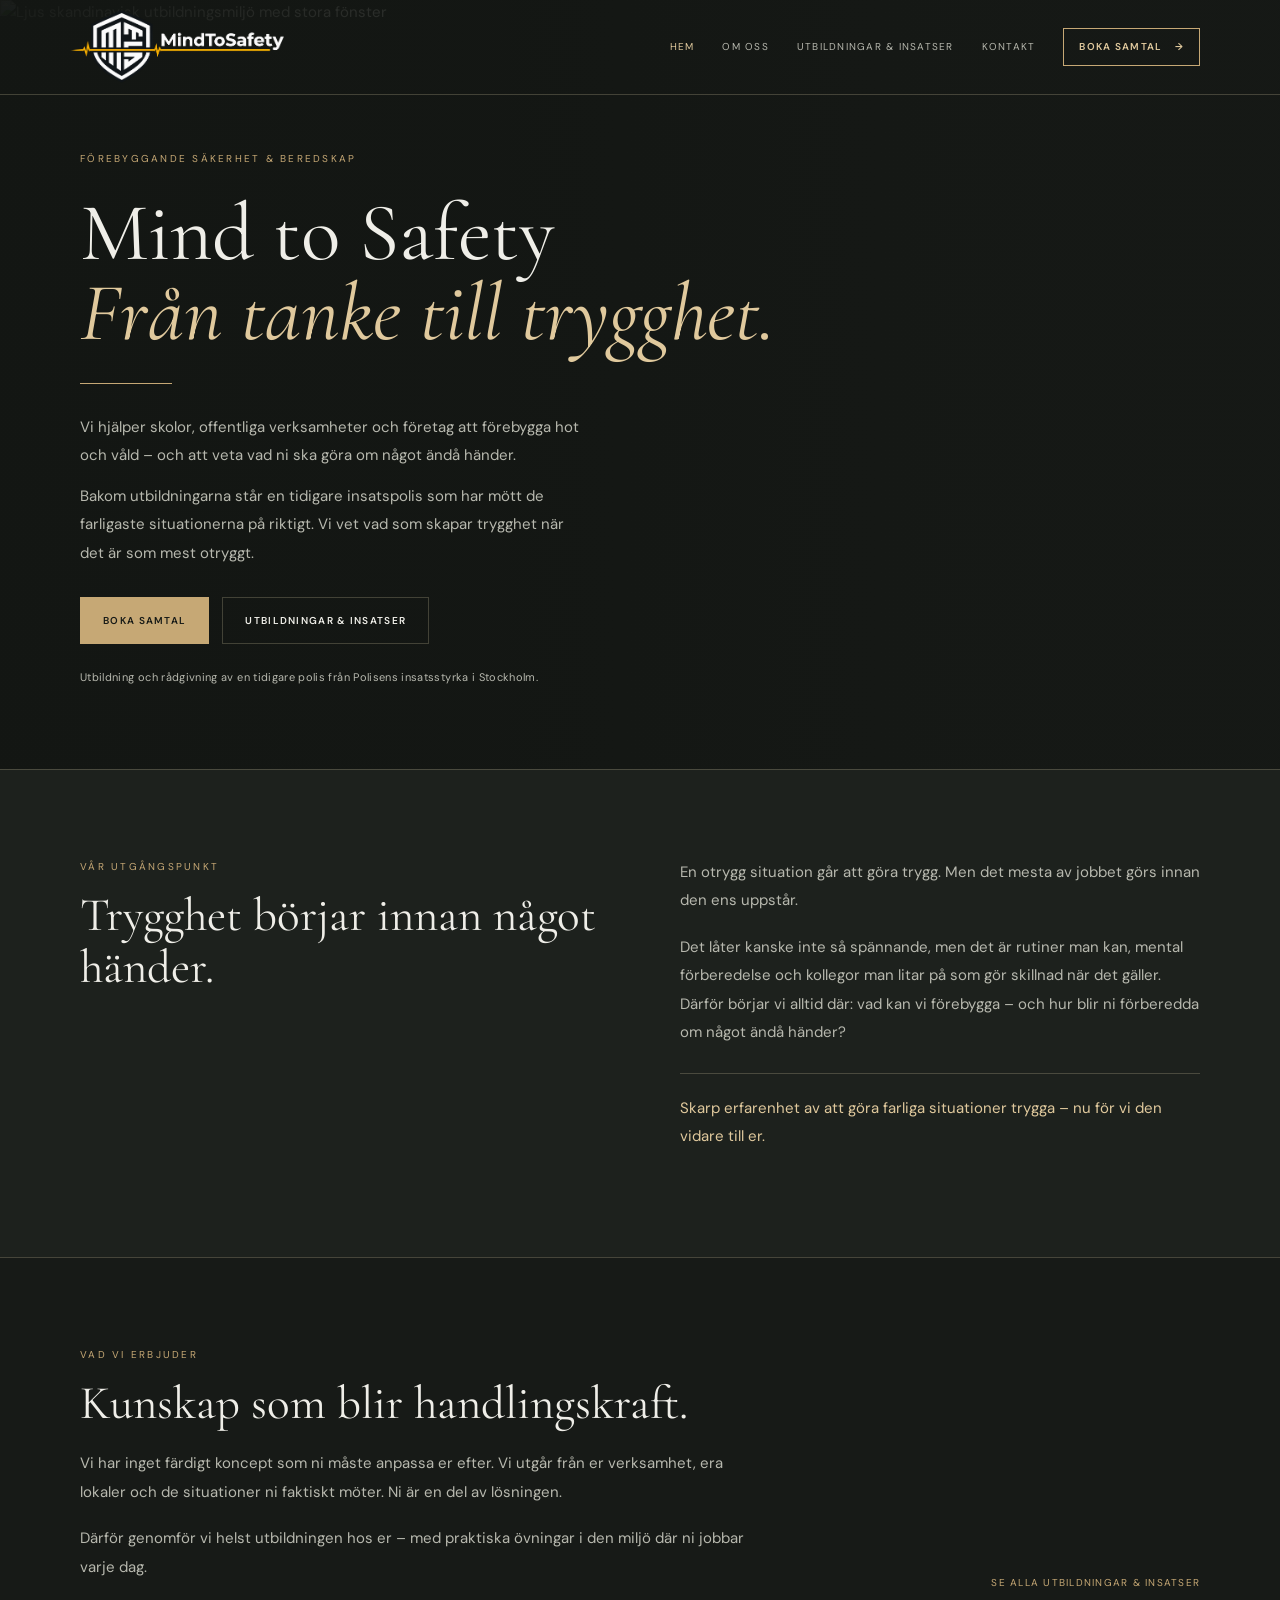
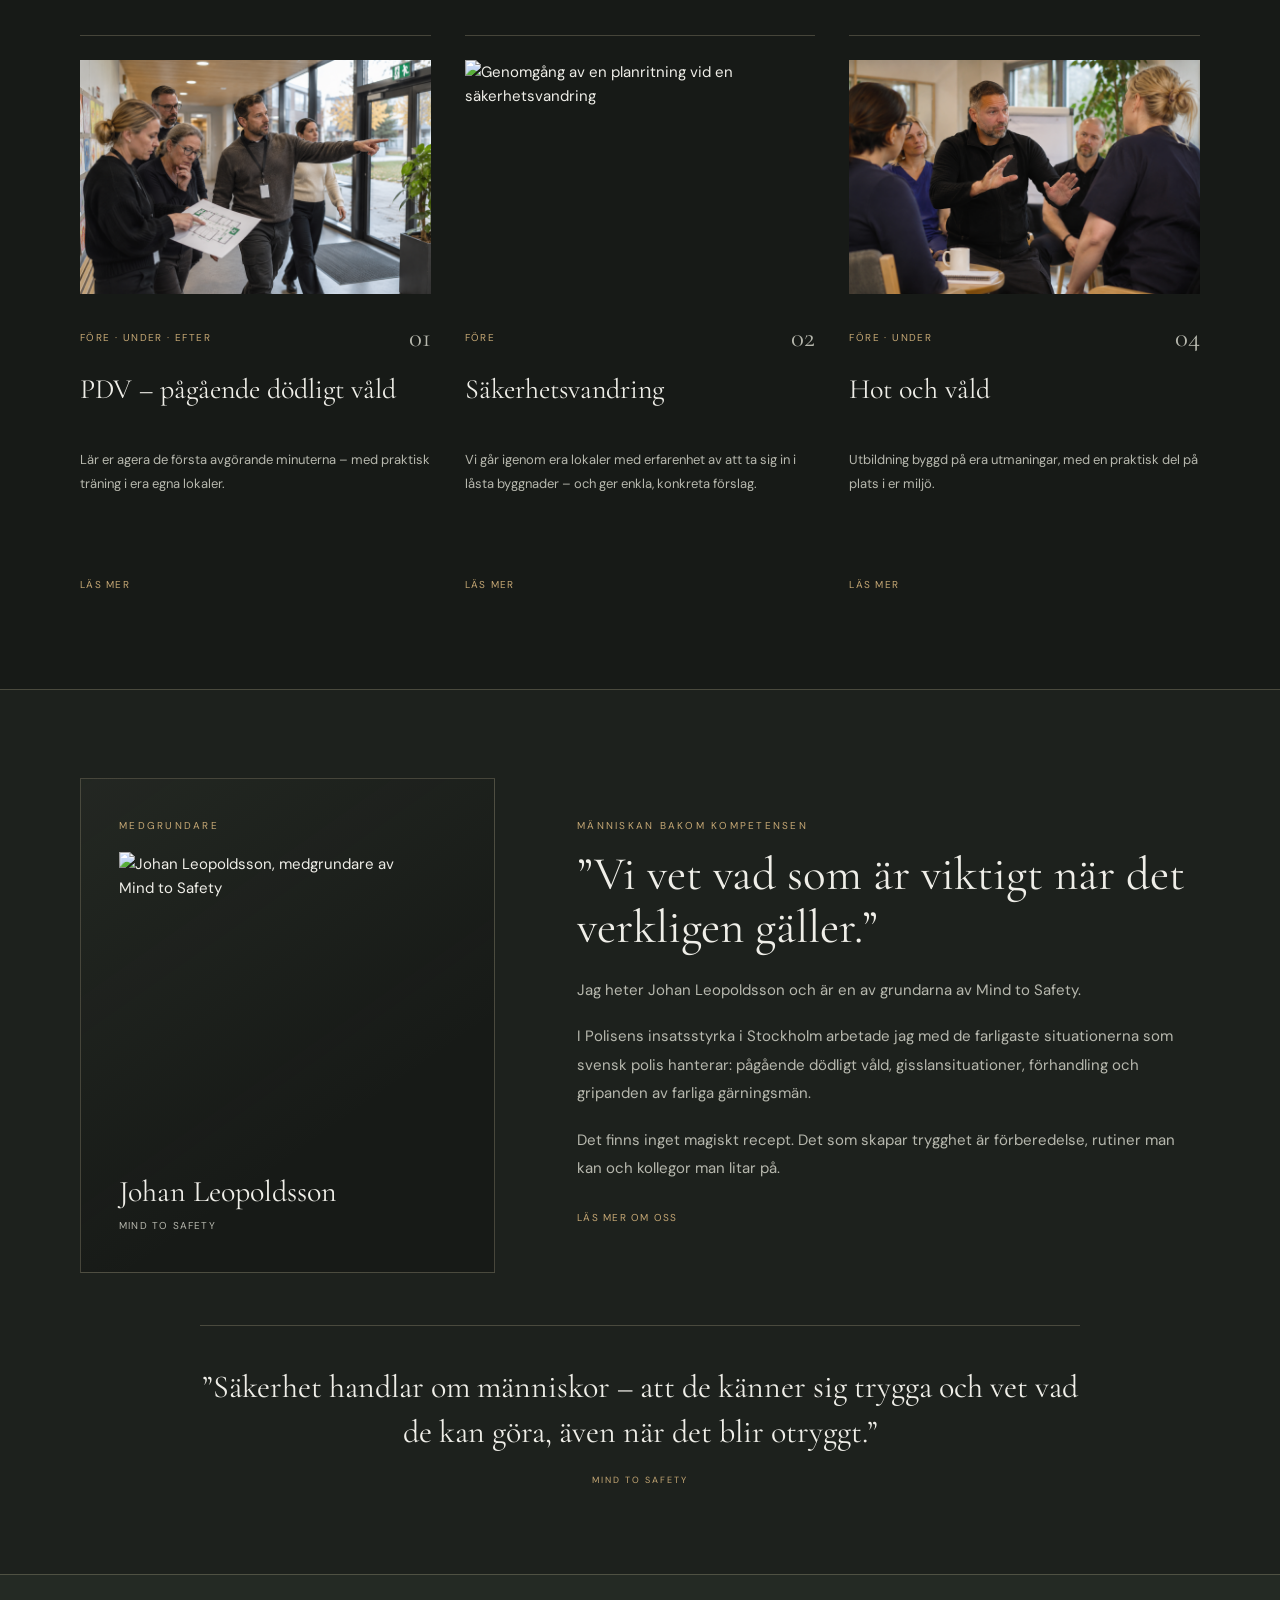
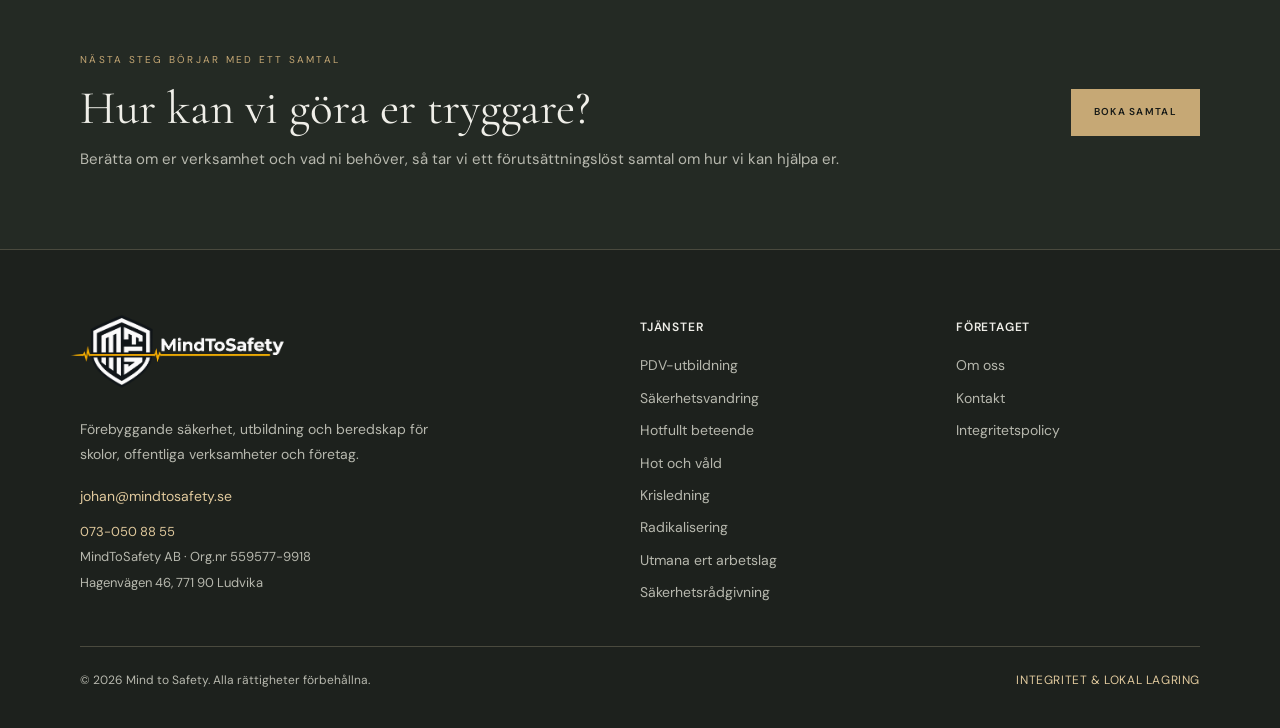
==== index.html @ 9db5dbfc "Update site content and booking calls to action" ====
<!doctype html>
<html lang="sv">
  <head>
    <meta charset="utf-8">
    <meta name="viewport" content="width=device-width, initial-scale=1">
    <title>Mind to Safety | Förebyggande säkerhet och trygghet</title>
    <meta name="description" content="Mind to Safety hjälper skolor, offentliga verksamheter och företag att förebygga hot och våld genom anpassad utbildning, rådgivning och praktisk träning.">
    <link rel="canonical" href="https://mindtosafety.se/">
    <meta property="og:type" content="website">
    <meta property="og:locale" content="sv_SE">
    <meta property="og:site_name" content="Mind to Safety">
    <meta property="og:title" content="Mind to Safety | Förebyggande säkerhet och trygghet">
    <meta property="og:description" content="Kunskap, mental förberedelse och praktisk träning för tryggare verksamheter.">
    <meta property="og:url" content="https://mindtosafety.se/">
    <meta property="og:image" content="https://mindtosafety.se/assets/campus.jpg">
    <meta property="og:image:width" content="1920">
    <meta property="og:image:height" content="1024">
    <meta property="og:image:alt" content="Ljus skandinavisk utbildningsmiljö med stora fönster">
    <meta name="twitter:card" content="summary_large_image">
    <meta name="theme-color" content="#171a17">
    <script type="application/ld+json">
      {
        "@context": "https://schema.org",
        "@type": "Organization",
        "name": "Mind to Safety",
        "url": "https://mindtosafety.se/",
        "email": "johan@mindtosafety.se",
        "description": "Förebyggande säkerhet och beredskap för skolor, offentliga verksamheter och företag.",
        "founder": {
          "@type": "Person",
          "name": "Johan Leopoldsson"
        }
      }
    </script>
    <link rel="icon" href="./assets/favicon.svg" type="image/svg+xml">
    <link rel="preconnect" href="https://fonts.googleapis.com">
    <link rel="preconnect" href="https://fonts.gstatic.com" crossorigin>
    <link href="https://fonts.googleapis.com/css2?family=Cormorant+Garamond:ital,wght@0,400;0,500;0,600;1,400&family=DM+Sans:wght@400;500;600&display=swap" rel="stylesheet">
    <link rel="stylesheet" href="./styles.css">
  </head>
  <body>
    <a class="skip-link" href="#main">Hoppa till huvudinnehåll</a>
    <header class="site-header site-header-home">
      <div class="site-width header-inner">
        <a class="brand brand-with-logo" href="./index.html" aria-label="Mind to Safety, startsida"><img class="brand-logo" src="./assets/Logo.jpg" alt="" width="2172" height="724"></a>
        <div class="site-menu">
          <button class="menu-toggle" type="button" data-menu-toggle aria-controls="primary-navigation" aria-expanded="true" aria-label="Öppna menyn" hidden><span class="menu-icon" aria-hidden="true"></span></button>
          <nav id="primary-navigation" class="primary-nav" aria-label="Huvudnavigation"><a class="nav-link" href="./index.html" aria-current="page">Hem</a><a class="nav-link" href="./om-oss/index.html">Om oss</a><a class="nav-link" href="./tjanster/index.html">Utbildningar &amp; insatser</a><a class="nav-link" href="./kontakt/index.html">Kontakt</a><a class="button button-outline nav-cta" href="./kontakt/index.html">Boka samtal <span aria-hidden="true">→</span></a></nav>
        </div>
      </div>
    </header>

    <main id="main">
      <section class="home-hero">
        <img class="hero-photo" src="./assets/campus.jpg" width="1920" height="1024" alt="Ljus skandinavisk utbildningsmiljö med stora fönster" fetchpriority="high">
        <div class="hero-shade" aria-hidden="true"></div>
        <div class="site-width hero-content reveal">
          <p class="eyebrow">Förebyggande säkerhet &amp; beredskap</p>
          <h1 class="hero-title">Mind to Safety<br><em>Från tanke till trygghet.</em></h1>
          <div class="gold-rule" aria-hidden="true"></div>
          <div class="hero-description"><p>Vi hjälper skolor, offentliga verksamheter och företag att förebygga hot och våld – och att veta vad ni ska göra om något ändå händer.</p><p>Bakom utbildningarna står en tidigare insatspolis som har mött de farligaste situationerna på riktigt. Vi vet vad som skapar trygghet när det är som mest otryggt.</p></div>
          <div class="hero-actions"><a class="button button-gold" href="./kontakt/index.html">Boka samtal</a><a class="button button-outline" href="./tjanster/index.html">Utbildningar &amp; insatser</a></div>
          <p class="hero-credential">Utbildning och rådgivning av en tidigare polis från Polisens insatsstyrka i Stockholm.</p>
        </div>
      </section>

      <section class="section-band section-soft"><div class="site-width intro-grid">
        <div><p class="eyebrow">Vår utgångspunkt</p><h2 class="section-title">Trygghet börjar innan något händer.</h2></div>
        <div class="body-copy"><p>En otrygg situation går att göra trygg. Men det mesta av jobbet görs innan den ens uppstår.</p><p>Det låter kanske inte så spännande, men det är rutiner man kan, mental förberedelse och kollegor man litar på som gör skillnad när det gäller. Därför börjar vi alltid där: vad kan vi förebygga – och hur blir ni förberedda om något ändå händer?</p><p class="statement-line">Skarp erfarenhet av att göra farliga situationer trygga – nu för vi den vidare till er.</p></div>
      </div></section>

      <section class="section-band" aria-labelledby="services-heading"><div class="site-width">
        <div class="section-heading"><div><p class="eyebrow">Vad vi erbjuder</p><h2 class="section-title" id="services-heading">Kunskap som blir handlingskraft.</h2><div class="body-copy section-intro"><p>Vi har inget färdigt koncept som ni måste anpassa er efter. Vi utgår från er verksamhet, era lokaler och de situationer ni faktiskt möter. Ni är en del av lösningen.</p><p>Därför genomför vi helst utbildningen hos er – med praktiska övningar i den miljö där ni jobbar varje dag.</p></div></div><a class="text-link" href="./tjanster/index.html">Se alla utbildningar &amp; insatser</a></div>
        <div class="services-grid">
          <article class="service-item"><img class="service-image" src="./assets/pdv-training.jpg" alt="Praktisk PDV-utbildning i en verksamhets lokaler" width="1448" height="1086" loading="lazy"><div class="service-top"><span class="service-symbol">FÖRE · UNDER · EFTER</span><span class="service-number">01</span></div><h3>PDV – pågående dödligt våld</h3><p>Lär er agera de första avgörande minuterna – med praktisk träning i era egna lokaler.</p><a class="text-link" href="./tjanster/index.html#pdv">Läs mer</a></article>
          <article class="service-item"><img class="service-image" src="./assets/safety-analysis.jpg" alt="Genomgång av en planritning vid en säkerhetsvandring" width="1024" height="688" loading="lazy"><div class="service-top"><span class="service-symbol">FÖRE</span><span class="service-number">02</span></div><h3>Säkerhetsvandring</h3><p>Vi går igenom era lokaler med erfarenhet av att ta sig in i låsta byggnader – och ger enkla, konkreta förslag.</p><a class="text-link" href="./tjanster/index.html#sakerhetsvandring">Läs mer</a></article>
          <article class="service-item"><img class="service-image" src="./assets/Hot och våld.jpg" alt="Utbildning i hantering av hot och våld" width="1536" height="1024" loading="lazy"><div class="service-top"><span class="service-symbol">FÖRE · UNDER</span><span class="service-number">04</span></div><h3>Hot och våld</h3><p>Utbildning byggd på era utmaningar, med en praktisk del på plats i er miljö.</p><a class="text-link" href="./tjanster/index.html#hot-och-vald">Läs mer</a></article>
        </div>
      </div></section>

      <section class="section-band section-soft"><div class="site-width">
          <div class="about-grid"><aside class="profile-panel" aria-label="Johan Leopoldsson, medgrundare av Mind to Safety"><span class="eyebrow">Medgrundare</span><img class="profile-portrait" src="./assets/image.png" alt="Johan Leopoldsson, medgrundare av Mind to Safety" width="300" height="300" loading="lazy"><p>Johan Leopoldsson</p><span class="profile-caption">Mind to Safety</span></aside><div><p class="eyebrow">Människan bakom kompetensen</p><h2 class="section-title">”Vi vet vad som är viktigt när det verkligen gäller.”</h2><div class="body-copy"><p>Jag heter Johan Leopoldsson och är en av grundarna av Mind to Safety.</p><p>I Polisens insatsstyrka i Stockholm arbetade jag med de farligaste situationerna som svensk polis hanterar: pågående dödligt våld, gisslansituationer, förhandling och gripanden av farliga gärningsmän.</p><p>Det finns inget magiskt recept. Det som skapar trygghet är förberedelse, rutiner man kan och kollegor man litar på.</p></div><a href="./om-oss/index.html" class="text-link">Läs mer om oss</a></div></div>
        <blockquote class="quote">”Säkerhet handlar om människor – att de känner sig trygga och vet vad de kan göra, även när det blir otryggt.”<cite>Mind to Safety</cite></blockquote>
      </div></section>

      <section class="contact-band"><div class="site-width contact-inner"><div><p class="eyebrow">Nästa steg börjar med ett samtal</p><h2 class="section-title">Hur kan vi göra er tryggare?</h2><p class="body-copy">Berätta om er verksamhet och vad ni behöver, så tar vi ett förutsättningslöst samtal om hur vi kan hjälpa er.</p></div><a class="button button-gold" href="./kontakt/index.html">Boka samtal</a></div></section>
    </main>
    <footer class="site-footer"><div class="site-width"><div class="footer-inner"><div class="footer-about"><a class="brand brand-with-logo" href="./index.html" aria-label="Mind to Safety, startsida"><img class="brand-logo" src="./assets/Logo.jpg" alt="" width="2172" height="724"></a><p class="body-copy">Förebyggande säkerhet, utbildning och beredskap för skolor, offentliga verksamheter och företag.</p><a class="footer-email" href="mailto:johan@mindtosafety.se">johan@mindtosafety.se</a><div class="footer-contact"><a href="tel:+46730508855">073-050 88 55</a><span>MindToSafety AB · Org.nr 559577-9918</span><span>Hagenvägen 46, 771 90 Ludvika</span></div></div><div><h2 class="footer-heading">Tjänster</h2><ul class="footer-links"><li><a href="./tjanster/index.html#pdv">PDV-utbildning</a></li><li><a href="./tjanster/index.html#sakerhetsvandring">Säkerhetsvandring</a></li><li><a href="./tjanster/index.html#bemotande">Hotfullt beteende</a></li><li><a href="./tjanster/index.html#hot-och-vald">Hot och våld</a></li><li><a href="./tjanster/index.html#krisledning">Krisledning</a></li><li><a href="./tjanster/index.html#radikalisering">Radikalisering</a></li><li><a href="./tjanster/index.html#arbetslag">Utmana ert arbetslag</a></li><li><a href="./tjanster/index.html#nybyggnation">Säkerhetsrådgivning</a></li></ul></div><div><h2 class="footer-heading">Företaget</h2><ul class="footer-links"><li><a href="./om-oss/index.html">Om oss</a></li><li><a href="./kontakt/index.html">Kontakt</a></li><li><a href="./integritet/index.html">Integritetspolicy</a></li></ul></div></div><div class="footer-bottom"><span class="footer-note">© 2026 Mind to Safety. Alla rättigheter förbehållna.</span><a class="footer-legal" href="./integritet/index.html">Integritet &amp; lokal lagring</a></div></div></footer>
    <script src="./scripts/site.js" defer></script>
  </body>
</html>
---- styles.css ----
:root {
  color-scheme: dark;
  --ink: #171a17;
  --surface: #1d211d;
  --surface-raised: #242a24;
  --text: #efeee8;
  --muted: #b7b8ae;
  --gold: #c6a875;
  --gold-light: #e0c99d;
  --sage: #82917a;
  --line: rgb(196 184 152 / 27%);
  --font-sans: "DM Sans", "Segoe UI", sans-serif;
  --font-display: "Cormorant Garamond", Georgia, serif;
  font-family: var(--font-sans);
  font-size: 15px;
  background: var(--ink);
  color: var(--text);
  font-synthesis: none;
  text-rendering: optimizeLegibility;
  -webkit-font-smoothing: antialiased;
}
*, *::before, *::after { box-sizing: border-box; }
html { scroll-behavior: smooth; }
body { margin: 0; min-width: 320px; background: var(--ink); line-height: 1.6; }
img { display: block; max-width: 100%; }
a { color: inherit; text-decoration: none; }
button, input, textarea { font: inherit; }
button, a, summary { -webkit-tap-highlight-color: transparent; }
::selection { color: var(--ink); background: var(--gold-light); }
:focus-visible { outline: 2px solid var(--gold-light); outline-offset: 4px; }
.site-width { width: min(1120px, calc(100% - 80px)); margin-inline: auto; }
.visually-hidden { position: absolute; width: 1px; height: 1px; padding: 0; margin: -1px; overflow: hidden; clip: rect(0, 0, 0, 0); white-space: nowrap; border: 0; }
.skip-link { position: fixed; z-index: 100; top: 10px; left: 10px; padding: 12px 16px; color: var(--ink); background: var(--gold-light); transform: translateY(-160%); }
.skip-link:focus { transform: translateY(0); }
.site-header { position: absolute; z-index: 10; inset: 0 0 auto; min-height: 94px; border-bottom: 1px solid var(--line); }
.header-inner { display: flex; min-height: 94px; align-items: center; justify-content: space-between; gap: 28px; }
.brand { display: inline-flex; flex: 0 0 auto; flex-direction: column; line-height: 1.05; }
.brand-main { font-family: var(--font-display); font-size: 30px; }
.brand-main span { color: var(--gold); }
.brand-tag { margin-top: 8px; color: var(--muted); font-size: 8px; letter-spacing: 2.5px; text-transform: uppercase; }
.brand-with-logo { align-items: center; }
.brand-logo { width: 260px; height: auto; margin-left: -32px; }
.site-menu { position: relative; }
.menu-toggle { display: none; }
.menu-toggle[hidden], .primary-nav[hidden] { display: none; }
.primary-nav { display: flex; align-items: center; gap: 28px; }
.nav-link { padding-block: 12px; color: var(--muted); font-size: 10px; letter-spacing: 1.25px; text-transform: uppercase; transition: color 180ms ease; }
.nav-link:hover, .nav-link[aria-current="page"] { color: var(--gold-light); }
.button { display: inline-flex; min-height: 47px; align-items: center; justify-content: center; gap: 12px; padding: 12px 22px; border: 1px solid transparent; font-size: 10px; font-weight: 600; letter-spacing: 1.3px; line-height: 1.4; text-align: center; text-transform: uppercase; transition: background-color 180ms ease, color 180ms ease, border-color 180ms ease; }
.button-gold { color: var(--ink); border-color: var(--gold); background: var(--gold); }
.button-gold:hover { border-color: var(--gold-light); background: var(--gold-light); }
.button-outline { color: var(--text); border-color: var(--line); background: transparent; }
.button-outline:hover { color: var(--gold-light); border-color: var(--gold); background: rgb(255 255 255 / 3%); }
.nav-cta { min-height: 38px; padding: 8px 15px; color: var(--gold-light); border-color: var(--gold); }
.home-hero { position: relative; display: flex; min-height: 740px; align-items: center; overflow: hidden; padding: 150px 0 82px; isolation: isolate; }
.hero-photo, .hero-shade { position: absolute; z-index: -1; inset: 0; width: 100%; height: 100%; }
.hero-photo { object-fit: cover; object-position: center; }
.hero-shade { background: linear-gradient(90deg, rgb(19 22 19 / 97%) 0%, rgb(19 22 19 / 87%) 39%, rgb(19 22 19 / 42%) 75%, rgb(19 22 19 / 38%) 100%), linear-gradient(0deg, var(--ink), transparent 36%); }
.hero-content { max-width: 1120px; }
.eyebrow { margin: 0; color: var(--gold); font-size: 10px; letter-spacing: 2.25px; line-height: 1.7; text-transform: uppercase; }
h1, h2, h3, p, blockquote { margin-top: 0; }
h1, h2, h3 { font-family: var(--font-display); font-weight: 400; }
.hero-title { max-width: 720px; margin: 26px 0 0; font-size: 82px; line-height: .98; }
.hero-title em { color: var(--gold-light); font-weight: 400; }
.gold-rule { width: 92px; height: 1px; margin: 29px 0; background: var(--gold); }
.hero-description { max-width: 500px; margin-bottom: 0; color: var(--muted); font-size: 15px; line-height: 1.9; }
.hero-description p { margin-bottom: 12px; }
.hero-description p:last-child { margin-bottom: 0; }
.hero-actions { display: flex; flex-wrap: wrap; gap: 13px; margin-top: 30px; }
.hero-credential { max-width: 600px; margin: 25px 0 0; color: var(--muted); font-size: 11px; letter-spacing: .35px; }
.hero-audiences { display: flex; flex-wrap: wrap; gap: 0; margin: 39px 0 0; padding: 0; color: var(--muted); font-size: 10px; letter-spacing: .35px; list-style: none; }
.hero-audiences li + li::before { margin-inline: 13px; color: var(--gold); content: "·"; }
.section-band { padding: 88px 0; border-top: 1px solid var(--line); }
.section-soft { background: var(--surface); }
.intro-grid { display: grid; grid-template-columns: 1fr 1fr; align-items: start; gap: 80px; }
.section-title { margin: 14px 0 22px; font-size: 47px; line-height: 1.12; }
.body-copy { color: var(--muted); font-size: 15px; line-height: 1.9; }
.body-copy p { margin-bottom: 18px; }
.text-link { display: inline-flex; min-height: 34px; align-items: center; gap: 13px; color: var(--gold); font-size: 10px; letter-spacing: 1.25px; line-height: 1.55; text-transform: uppercase; transition: color 180ms ease; }
.text-link:hover { color: var(--gold-light); }
.section-heading { display: flex; align-items: end; justify-content: space-between; gap: 24px; margin-bottom: 36px; }
.section-heading .section-title { margin-bottom: 0; }
.section-intro { max-width: 680px; margin-top: 20px; }
.statement-line { margin-top: 26px; padding-top: 20px; border-top: 1px solid var(--line); color: var(--gold-light); }
.services-grid { display: grid; grid-template-columns: repeat(3, minmax(0, 1fr)); gap: 34px; }
.service-item { min-width: 0; padding-top: 24px; border-top: 1px solid var(--line); }
.service-image { width: 100%; aspect-ratio: 3 / 2; height: auto; margin-bottom: 22px; object-fit: cover; }
.service-top { display: flex; align-items: center; justify-content: space-between; color: var(--gold); }
.service-symbol { font-size: 10px; letter-spacing: 1.4px; }
.service-number { color: var(--muted); font-family: var(--font-display); font-size: 27px; }
.service-item h3 { min-height: 62px; margin: 15px 0 12px; font-size: 28px; line-height: 1.12; }
.service-item p { min-height: 105px; margin-bottom: 14px; color: var(--muted); font-size: 13px; line-height: 1.8; }
.about-grid { display: grid; grid-template-columns: .8fr 1.2fr; align-items: center; gap: 82px; }
.profile-panel { display: flex; min-height: 340px; flex-direction: column; align-items: flex-start; justify-content: center; padding: 38px; border: 1px solid var(--line); background: linear-gradient(145deg, rgb(130 145 122 / 11%), transparent 68%), var(--ink); }
.profile-portrait { width: min(100%, 300px); aspect-ratio: 1; margin: 18px 0 8px; object-fit: cover; object-position: center; }
.profile-panel p { margin: 8px 0 2px; font-family: var(--font-display); font-size: 30px; }
.profile-caption { color: var(--muted); font-size: 10px; letter-spacing: 1.2px; text-transform: uppercase; }
.quote { max-width: 880px; margin: 52px auto 0; padding-top: 39px; border-top: 1px solid var(--line); font-family: var(--font-display); font-size: 32px; line-height: 1.38; text-align: center; }
.quote cite { display: block; margin-top: 20px; color: var(--gold); font-family: var(--font-sans); font-size: 9px; font-style: normal; letter-spacing: 2px; text-transform: uppercase; }
.contact-band { padding: 76px 0; border-top: 1px solid var(--line); background: var(--surface-raised); }
.contact-inner { display: flex; align-items: center; justify-content: space-between; gap: 42px; }
.contact-inner .section-title { margin-bottom: 10px; }
.contact-inner .body-copy { margin-bottom: 0; }
.site-footer { padding: 64px 0 38px; border-top: 1px solid var(--line); background: var(--surface); }
.footer-inner { display: grid; grid-template-columns: minmax(260px, 1.5fr) minmax(180px, .75fr) minmax(180px, .75fr); align-items: start; gap: 72px; }
.footer-about { max-width: 390px; }
.footer-about .body-copy { margin: 20px 0 18px; font-size: 14px; line-height: 1.75; }
.footer-email { display: inline-block; color: var(--gold-light); font-size: 14px; overflow-wrap: anywhere; }
.footer-contact { display: grid; gap: 5px; margin-top: 14px; color: var(--muted); font-size: 13px; line-height: 1.55; }
.footer-contact a { color: var(--gold-light); }
.footer-heading { margin: 4px 0 17px; color: var(--text); font-family: var(--font-sans); font-size: 12px; font-weight: 600; letter-spacing: .8px; text-transform: uppercase; }
.footer-links { display: grid; gap: 10px; margin: 0; padding: 0; color: var(--muted); font-size: 14px; list-style: none; }
.footer-links a { transition: color 180ms ease; }
.footer-links a:hover { color: var(--gold-light); }
.footer-bottom { display: flex; align-items: center; justify-content: space-between; gap: 24px; margin-top: 42px; padding-top: 24px; border-top: 1px solid var(--line); }
.footer-note { color: var(--muted); font-size: 12px; }
.footer-legal { color: var(--gold-light); font-size: 12px; letter-spacing: .6px; text-transform: uppercase; }
.page-top { padding: 165px 0 62px; border-bottom: 1px solid var(--line); }
.page-top h1 { max-width: 850px; margin: 17px 0 14px; font-size: 68px; line-height: 1.04; }
.page-top .body-copy { max-width: 660px; margin-bottom: 0; }
.page-lead { max-width: 660px; margin: 24px 0 12px; color: var(--gold-light); font-family: var(--font-display); font-size: 32px; font-weight: 400; }
.service-details { padding-top: 12px; }
.service-detail { display: grid; grid-template-columns: 72px minmax(0, 1fr) minmax(210px, .75fr); align-items: start; gap: 32px; padding: 46px 0; border-bottom: 1px solid var(--line); scroll-margin-top: 24px; }
.service-detail > .service-number { padding-top: 1px; font-size: 34px; }
.service-detail .service-image { margin-bottom: 23px; }
.service-detail h2 { margin: 0 0 14px; font-size: 37px; line-height: 1.12; }
.detail-cta { margin-top: 8px; }
.detail-list { margin: 0; padding: 0; color: var(--muted); list-style: none; }
.detail-list li { padding: 13px 0; border-bottom: 1px solid var(--line); font-size: 13px; line-height: 1.65; }
.contact-layout { display: grid; grid-template-columns: 1fr 1fr; gap: 78px; }
.contact-layout > * { min-width: 0; }
.contact-card { display: grid; grid-template-columns: minmax(0, 1fr) minmax(320px, .85fr); align-items: start; gap: 78px; }
.contact-company { margin: -10px 0 22px; color: var(--gold); font-size: 12px; font-weight: 600; letter-spacing: 1.4px; text-transform: uppercase; }
.contact-details { display: grid; margin: 0; border-top: 1px solid var(--line); }
.contact-details div { display: grid; grid-template-columns: 125px minmax(0, 1fr); gap: 20px; padding: 18px 0; border-bottom: 1px solid var(--line); }
.contact-details dt { color: var(--muted); font-size: 13px; }
.contact-details dd { margin: 0; color: var(--gold-light); font-size: 16px; overflow-wrap: anywhere; }
.contact-email { display: inline-block; margin-top: 12px; color: var(--gold-light); font-family: var(--font-display); font-size: 31px; overflow-wrap: anywhere; }
.contact-phone { display: block; margin-top: 8px; color: var(--text); font-family: var(--font-display); font-size: 26px; }
.contact-layout .gold-rule { margin: 25px 0; }
.audience-note { margin-top: 20px; }
.contact-form { display: flex; flex-direction: column; gap: 20px; }
.field-label { display: flex; flex-direction: column; gap: 8px; font-size: 11px; letter-spacing: .45px; }
.field-input { width: 100%; min-height: 48px; padding: 12px 14px; border: 1px solid var(--line); border-radius: 0; color: var(--text); background: var(--surface); outline: none; }
.field-input:focus { border-color: var(--gold); }
textarea.field-input { min-height: 138px; resize: vertical; }
.form-note { margin: 0; color: var(--muted); font-size: 12px; line-height: 1.7; }
.form-note a { color: var(--gold-light); text-decoration: underline; text-underline-offset: 3px; }
.form-status:empty { display: none; }
.contact-form .button { align-self: flex-start; }
.legal-layout { display: grid; grid-template-columns: minmax(190px, .55fr) minmax(0, 1.45fr); align-items: start; gap: 78px; }
.legal-nav { position: sticky; top: 28px; margin: 0; padding: 0; list-style: none; }
.legal-nav li { border-bottom: 1px solid var(--line); }
.legal-nav a { display: block; padding: 12px 0; color: var(--muted); font-size: 13px; }
.legal-nav a:hover { color: var(--gold-light); }
.legal-content { max-width: 760px; }
.legal-section { padding-bottom: 34px; scroll-margin-top: 24px; }
.legal-section + .legal-section { padding-top: 34px; border-top: 1px solid var(--line); }
.legal-section h2 { margin-bottom: 14px; font-size: 32px; line-height: 1.15; }
.legal-section p, .legal-section li { color: var(--muted); font-size: 15px; line-height: 1.85; }
.legal-section ul { margin: 0; padding-left: 20px; }
.legal-section a { color: var(--gold-light); text-decoration: underline; text-underline-offset: 3px; }
.company-details { display: grid; gap: 3px; margin: 20px 0; padding: 20px; border-left: 2px solid var(--gold); color: var(--muted); background: var(--surface-raised); font-size: 15px; font-style: normal; line-height: 1.7; }
.company-details strong { color: var(--text); }
.reveal { animation: arrive 700ms ease-out both; }
@keyframes arrive { from { opacity: 0; transform: translateY(13px); } to { opacity: 1; transform: translateY(0); } }
@media (min-width: 1600px) { .home-hero { min-height: 790px; } }
@media (max-width: 920px) {
  .site-width { width: calc(100% - 52px); }
  .primary-nav { gap: 16px; }
  .nav-link { font-size: 9px; letter-spacing: .8px; }
  .hero-title { font-size: 70px; }
  .intro-grid, .about-grid { gap: 42px; }
  .services-grid { gap: 24px; }
  .service-item h3 { font-size: 25px; }
  .service-detail { grid-template-columns: 52px minmax(0, 1fr) minmax(180px, .7fr); gap: 23px; }
  .contact-layout, .contact-card { gap: 42px; }
  .footer-inner { gap: 38px; }
  .legal-layout { gap: 42px; }
}
@media (max-width: 700px) {
  .site-width { width: calc(100% - 40px); }
  .site-header, .header-inner { min-height: 80px; }
  .header-inner { gap: 14px; }
  .brand-main { font-size: 25px; }
  .brand-tag { font-size: 7px; letter-spacing: 1.8px; }
  .brand-logo { width: 200px; margin-left: -25px; }
  .menu-toggle { display: grid; width: 46px; height: 46px; place-items: center; padding: 0; border: 1px solid var(--line); color: var(--text); background: transparent; cursor: pointer; }
  .menu-icon, .menu-icon::before, .menu-icon::after { display: block; width: 19px; height: 1px; background: var(--text); content: ""; transition: transform 160ms ease; }
  .menu-icon { position: relative; }
  .menu-icon::before, .menu-icon::after { position: absolute; left: 0; }
  .menu-icon::before { top: -6px; }
  .menu-icon::after { top: 6px; }
  .menu-toggle[aria-expanded="true"] .menu-icon { background: transparent; }
  .menu-toggle[aria-expanded="true"] .menu-icon::before { top: 0; transform: rotate(45deg); }
  .menu-toggle[aria-expanded="true"] .menu-icon::after { top: 0; transform: rotate(-45deg); }
  .primary-nav { position: absolute; top: 57px; right: -1px; display: flex; width: min(340px, calc(100vw - 40px)); align-items: stretch; flex-direction: column; gap: 4px; padding: 16px; border: 1px solid var(--line); background: var(--ink); box-shadow: 0 16px 34px rgb(0 0 0 / 35%); }
  .nav-link { display: flex; min-height: 44px; align-items: center; padding: 8px; font-size: 12px; letter-spacing: .8px; }
  .nav-cta { margin-top: 6px; }
  .home-hero { min-height: 680px; padding: 112px 0 38px; }
  .hero-photo { object-position: 59% center; }
  .hero-shade { background: linear-gradient(90deg, rgb(19 22 19 / 95%), rgb(19 22 19 / 75%)), linear-gradient(0deg, var(--ink), transparent 40%); }
  .hero-title { margin-top: 18px; font-size: 45px; line-height: 1.08; text-wrap: balance; }
  .eyebrow { font-size: 10px; letter-spacing: 1.5px; }
  .hero-description { font-size: 15px; line-height: 1.75; }
  .hero-content .gold-rule { margin: 20px 0; }
  .hero-actions { display: grid; grid-template-columns: 1fr; gap: 10px; margin-top: 22px; }
  .button { min-height: 48px; padding: 12px 16px; font-size: 11px; letter-spacing: .75px; }
  .hero-audiences { gap: 6px 0; margin-top: 23px; font-size: 10px; }
  .hero-audiences li + li::before { margin-inline: 8px; }
  .section-band { padding: 58px 0; }
  .intro-grid, .about-grid, .contact-layout, .contact-card { grid-template-columns: 1fr; gap: 25px; }
  .section-title { margin-bottom: 18px; font-size: 35px; text-wrap: balance; }
  .section-heading { align-items: flex-start; flex-direction: column; gap: 8px; margin-bottom: 24px; }
  .section-heading .section-title { margin-bottom: 0; }
  .text-link { min-height: 42px; font-size: 11px; letter-spacing: .7px; }
  .services-grid { grid-template-columns: 1fr; gap: 30px; }
  .service-item h3 { min-height: 0; margin: 13px 0 10px; font-size: 30px; }
  .service-item p { min-height: 0; margin-bottom: 10px; font-size: 15px; line-height: 1.75; }
  .profile-panel { min-height: 250px; padding: 28px; }
  .quote { margin-top: 38px; padding-top: 30px; font-size: 27px; }
  .contact-band { padding: 54px 0; }
  .contact-inner { align-items: flex-start; flex-direction: column; gap: 20px; }
  .footer-inner { grid-template-columns: 1fr; gap: 34px; }
  .footer-about { max-width: none; }
  .footer-bottom { align-items: flex-start; flex-direction: column; gap: 10px; margin-top: 34px; }
  .footer-note { font-size: 12px; }
  .page-top { padding: 121px 0 37px; }
  .page-top h1 { margin: 15px 0 12px; font-size: 42px; line-height: 1.1; text-wrap: balance; }
  .page-top .body-copy, .body-copy { font-size: 15px; line-height: 1.75; }
  .service-details { padding-top: 0; }
  .service-detail { grid-template-columns: 1fr; gap: 13px; padding: 36px 0; }
  .service-detail > .service-number { font-size: 27px; }
  .service-detail h2 { font-size: 31px; text-wrap: balance; }
  .detail-list li { padding: 11px 0; font-size: 14px; }
  .contact-email { font-size: 28px; }
  .contact-details div { grid-template-columns: 1fr; gap: 4px; }
  .field-label { font-size: 13px; letter-spacing: 0; }
  .field-input { font-size: 16px; }
  .form-note { font-size: 13px; }
  .legal-layout { grid-template-columns: 1fr; gap: 34px; }
  .legal-nav { position: static; }
  .legal-section h2 { font-size: 28px; }
}
@media (prefers-reduced-motion: reduce) {
  html { scroll-behavior: auto; }
  *, *::before, *::after { scroll-behavior: auto !important; animation-duration: .01ms !important; animation-iteration-count: 1 !important; transition-duration: .01ms !important; }
}
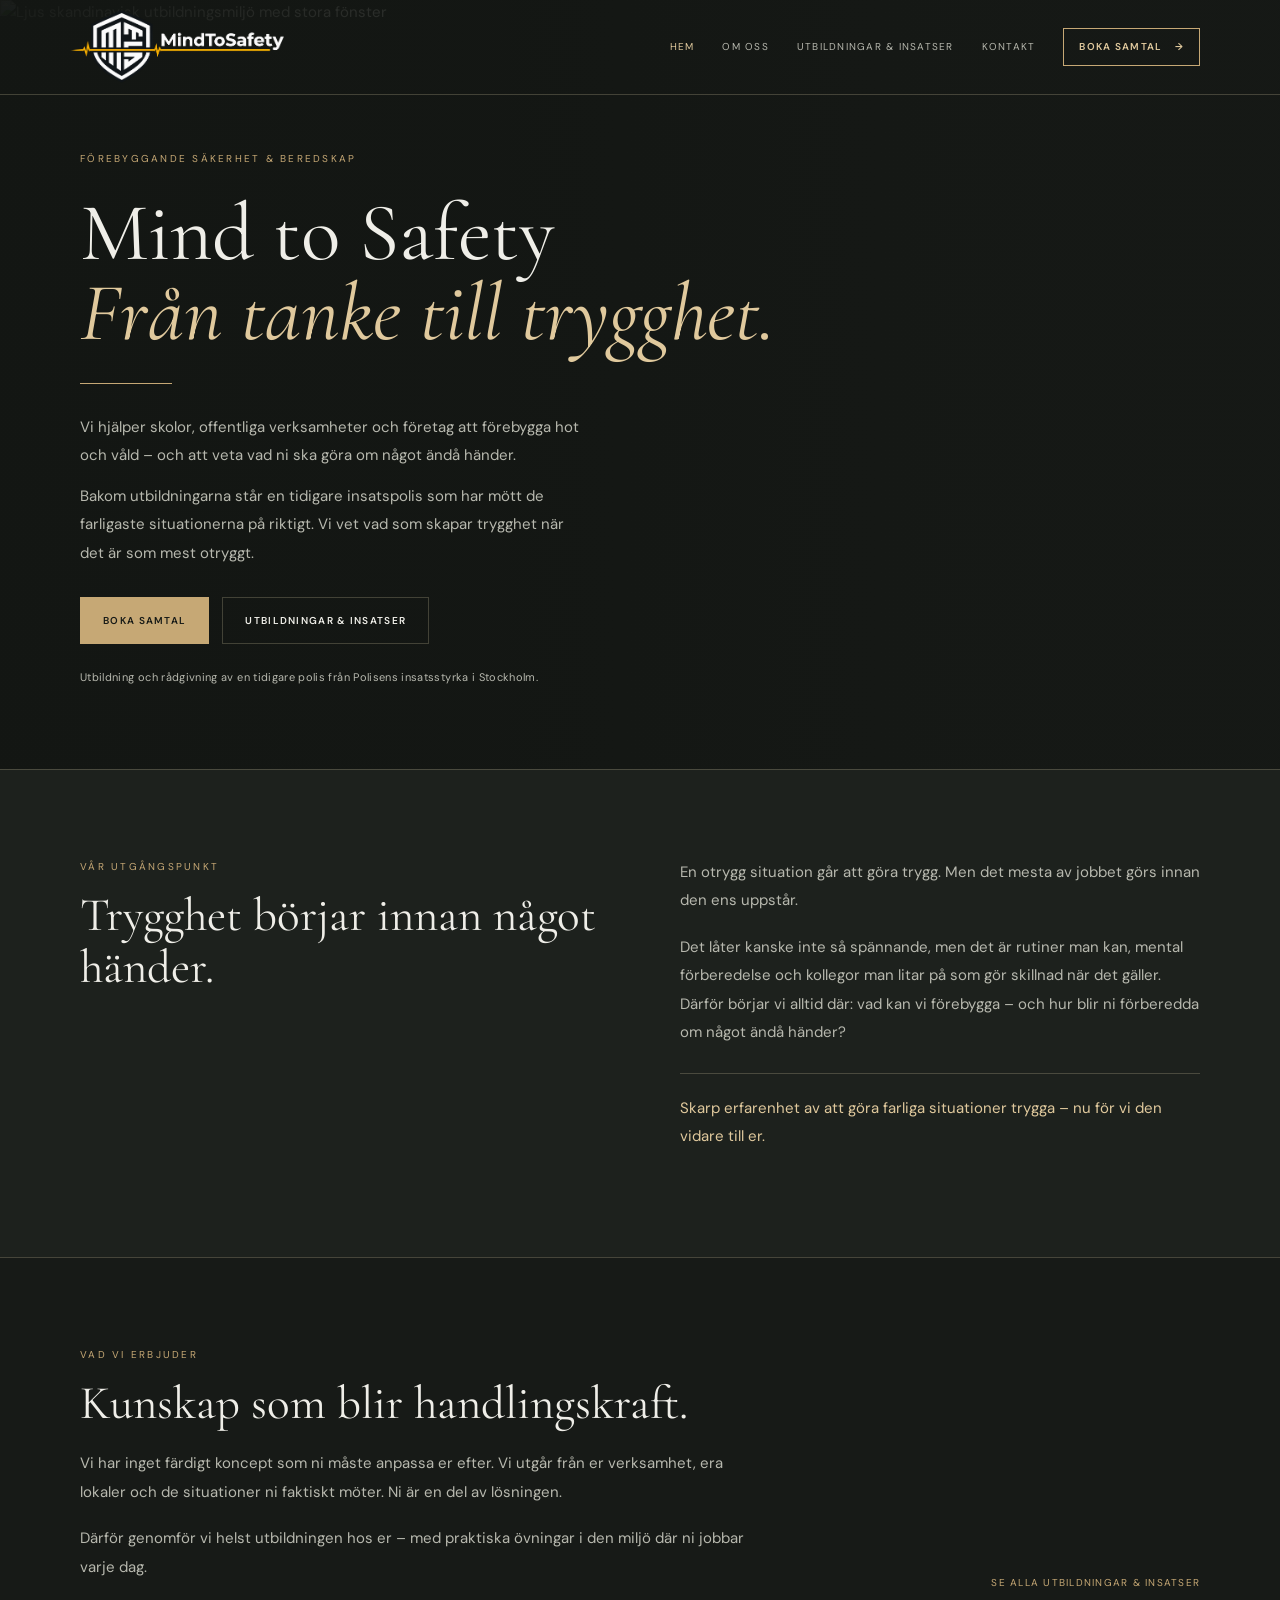
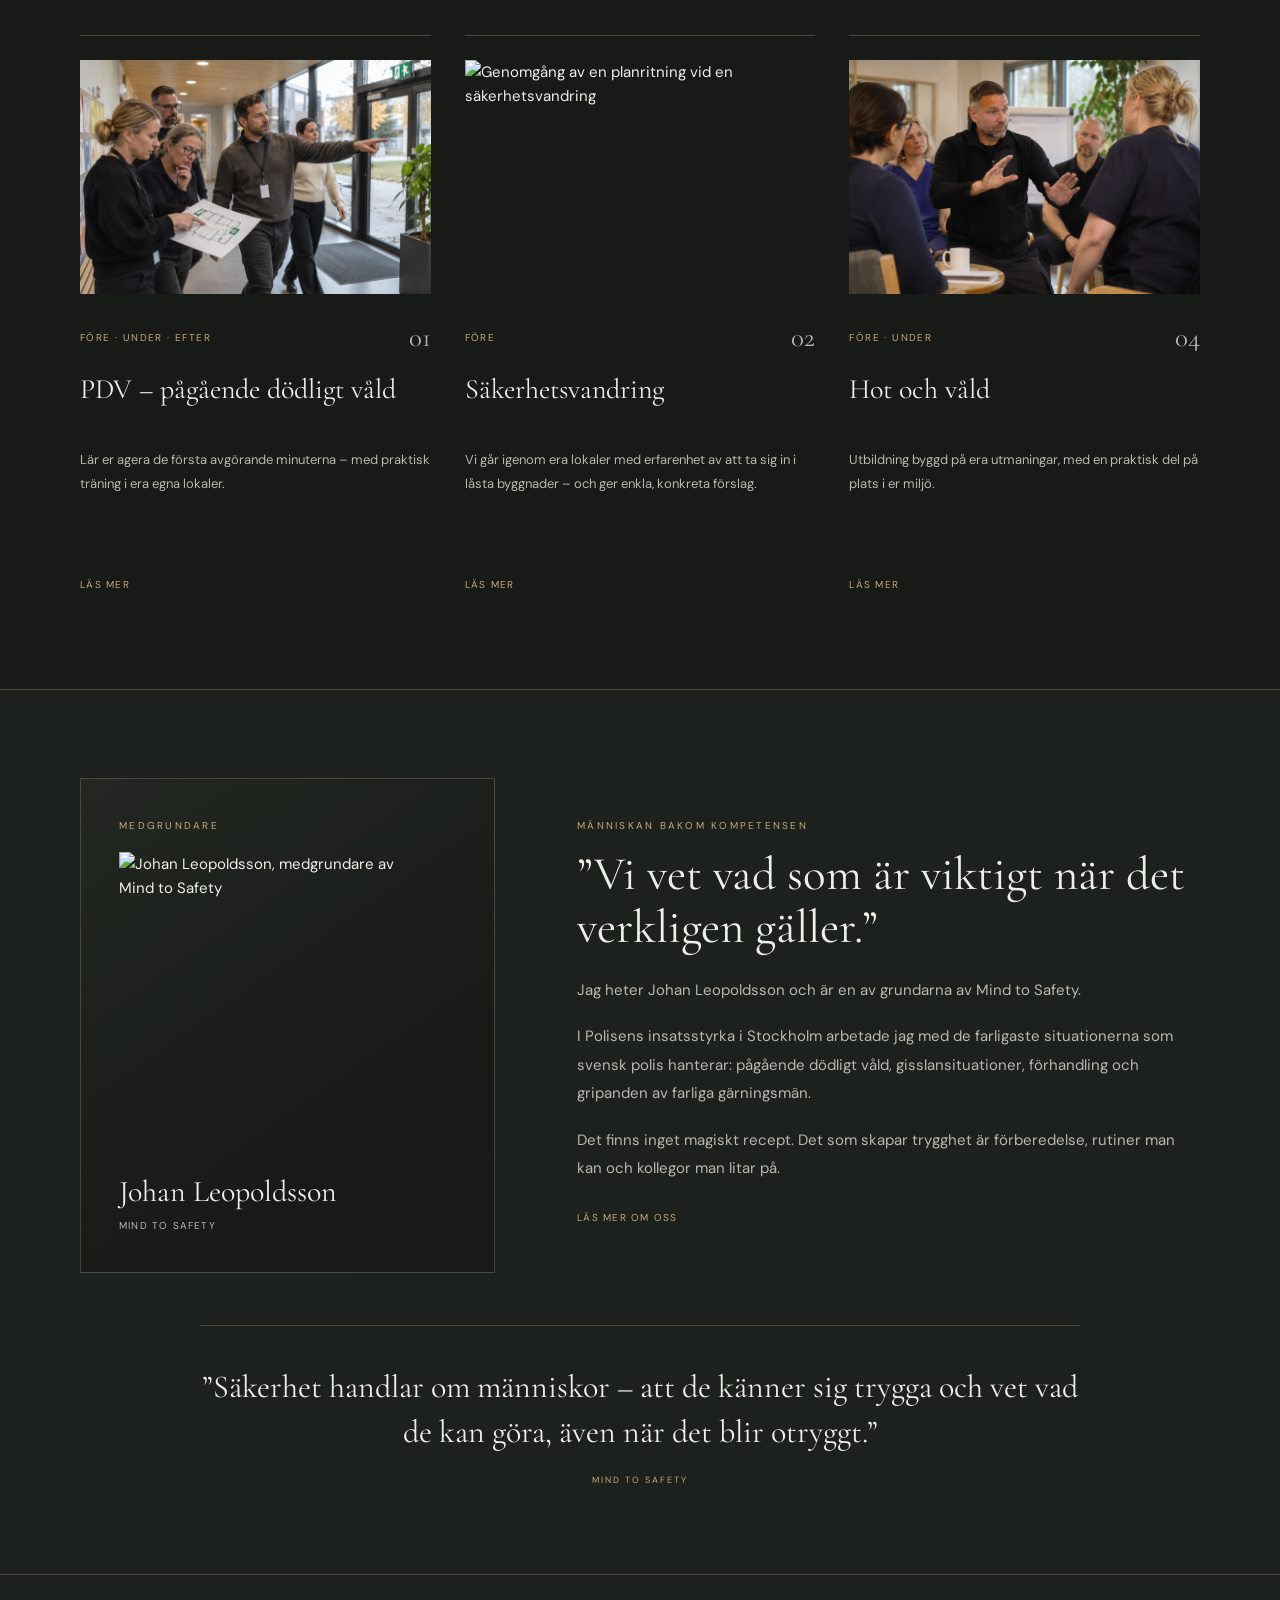
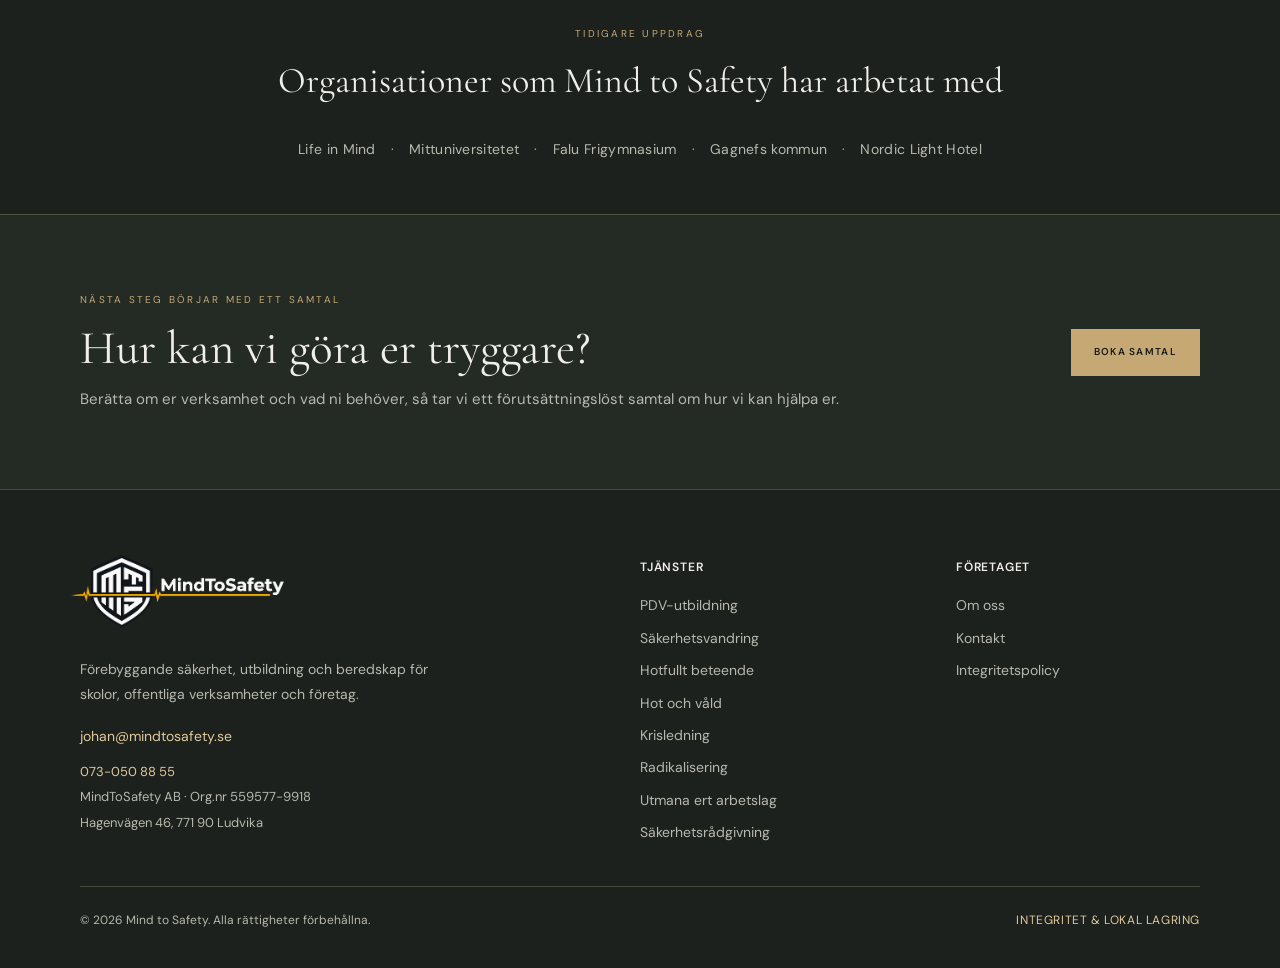
==== commit 0c0dcca7: "Add previous client organizations" ====
--- a/index.html
+++ b/index.html
@@ -83,6 +83,8 @@
         <blockquote class="quote">”Säkerhet handlar om människor – att de känner sig trygga och vet vad de kan göra, även när det blir otryggt.”<cite>Mind to Safety</cite></blockquote>
       </div></section>
 
+      <section class="client-band" aria-labelledby="previous-clients-heading"><div class="site-width client-inner"><p class="eyebrow" id="previous-clients-heading">Tidigare uppdrag</p><h2 class="client-heading">Organisationer som Mind to Safety har arbetat med</h2><ul class="client-list" aria-label="Tidigare uppdragsgivare"><li>Life in Mind</li><li>Mittuniversitetet</li><li>Falu Frigymnasium</li><li>Gagnefs kommun</li><li>Nordic Light Hotel</li></ul></div></section>
+
       <section class="contact-band"><div class="site-width contact-inner"><div><p class="eyebrow">Nästa steg börjar med ett samtal</p><h2 class="section-title">Hur kan vi göra er tryggare?</h2><p class="body-copy">Berätta om er verksamhet och vad ni behöver, så tar vi ett förutsättningslöst samtal om hur vi kan hjälpa er.</p></div><a class="button button-gold" href="./kontakt/index.html">Boka samtal</a></div></section>
     </main>
     <footer class="site-footer"><div class="site-width"><div class="footer-inner"><div class="footer-about"><a class="brand brand-with-logo" href="./index.html" aria-label="Mind to Safety, startsida"><img class="brand-logo" src="./assets/Logo.jpg" alt="" width="2172" height="724"></a><p class="body-copy">Förebyggande säkerhet, utbildning och beredskap för skolor, offentliga verksamheter och företag.</p><a class="footer-email" href="mailto:johan@mindtosafety.se">johan@mindtosafety.se</a><div class="footer-contact"><a href="tel:+46730508855">073-050 88 55</a><span>MindToSafety AB · Org.nr 559577-9918</span><span>Hagenvägen 46, 771 90 Ludvika</span></div></div><div><h2 class="footer-heading">Tjänster</h2><ul class="footer-links"><li><a href="./tjanster/index.html#pdv">PDV-utbildning</a></li><li><a href="./tjanster/index.html#sakerhetsvandring">Säkerhetsvandring</a></li><li><a href="./tjanster/index.html#bemotande">Hotfullt beteende</a></li><li><a href="./tjanster/index.html#hot-och-vald">Hot och våld</a></li><li><a href="./tjanster/index.html#krisledning">Krisledning</a></li><li><a href="./tjanster/index.html#radikalisering">Radikalisering</a></li><li><a href="./tjanster/index.html#arbetslag">Utmana ert arbetslag</a></li><li><a href="./tjanster/index.html#nybyggnation">Säkerhetsrådgivning</a></li></ul></div><div><h2 class="footer-heading">Företaget</h2><ul class="footer-links"><li><a href="./om-oss/index.html">Om oss</a></li><li><a href="./kontakt/index.html">Kontakt</a></li><li><a href="./integritet/index.html">Integritetspolicy</a></li></ul></div></div><div class="footer-bottom"><span class="footer-note">© 2026 Mind to Safety. Alla rättigheter förbehållna.</span><a class="footer-legal" href="./integritet/index.html">Integritet &amp; lokal lagring</a></div></div></footer>
--- a/styles.css
+++ b/styles.css
@@ -97,6 +97,11 @@
 .profile-caption { color: var(--muted); font-size: 10px; letter-spacing: 1.2px; text-transform: uppercase; }
 .quote { max-width: 880px; margin: 52px auto 0; padding-top: 39px; border-top: 1px solid var(--line); font-family: var(--font-display); font-size: 32px; line-height: 1.38; text-align: center; }
 .quote cite { display: block; margin-top: 20px; color: var(--gold); font-family: var(--font-sans); font-size: 9px; font-style: normal; letter-spacing: 2px; text-transform: uppercase; }
+.client-band { padding: 50px 0 54px; border-top: 1px solid var(--line); background: var(--surface); text-align: center; }
+.client-heading { margin: 10px 0 28px; font-family: var(--font-display); font-size: clamp(26px, 3vw, 36px); font-weight: 400; }
+.client-list { display: flex; flex-wrap: wrap; align-items: center; justify-content: center; gap: 12px 0; margin: 0; padding: 0; color: var(--muted); font-size: 14px; letter-spacing: .3px; list-style: none; }
+.client-list li { display: inline-flex; align-items: center; }
+.client-list li + li::before { margin: 0 15px; color: var(--gold); content: "·"; }
 .contact-band { padding: 76px 0; border-top: 1px solid var(--line); background: var(--surface-raised); }
 .contact-inner { display: flex; align-items: center; justify-content: space-between; gap: 42px; }
 .contact-inner .section-title { margin-bottom: 10px; }
@@ -219,6 +224,11 @@
   .service-item p { min-height: 0; margin-bottom: 10px; font-size: 15px; line-height: 1.75; }
   .profile-panel { min-height: 250px; padding: 28px; }
   .quote { margin-top: 38px; padding-top: 30px; font-size: 27px; }
+  .client-band { padding: 42px 0 46px; }
+  .client-heading { margin-bottom: 24px; }
+  .client-list { display: grid; gap: 10px; }
+  .client-list li { justify-content: center; }
+  .client-list li + li::before { margin-right: 12px; margin-left: 0; }
   .contact-band { padding: 54px 0; }
   .contact-inner { align-items: flex-start; flex-direction: column; gap: 20px; }
   .footer-inner { grid-template-columns: 1fr; gap: 34px; }
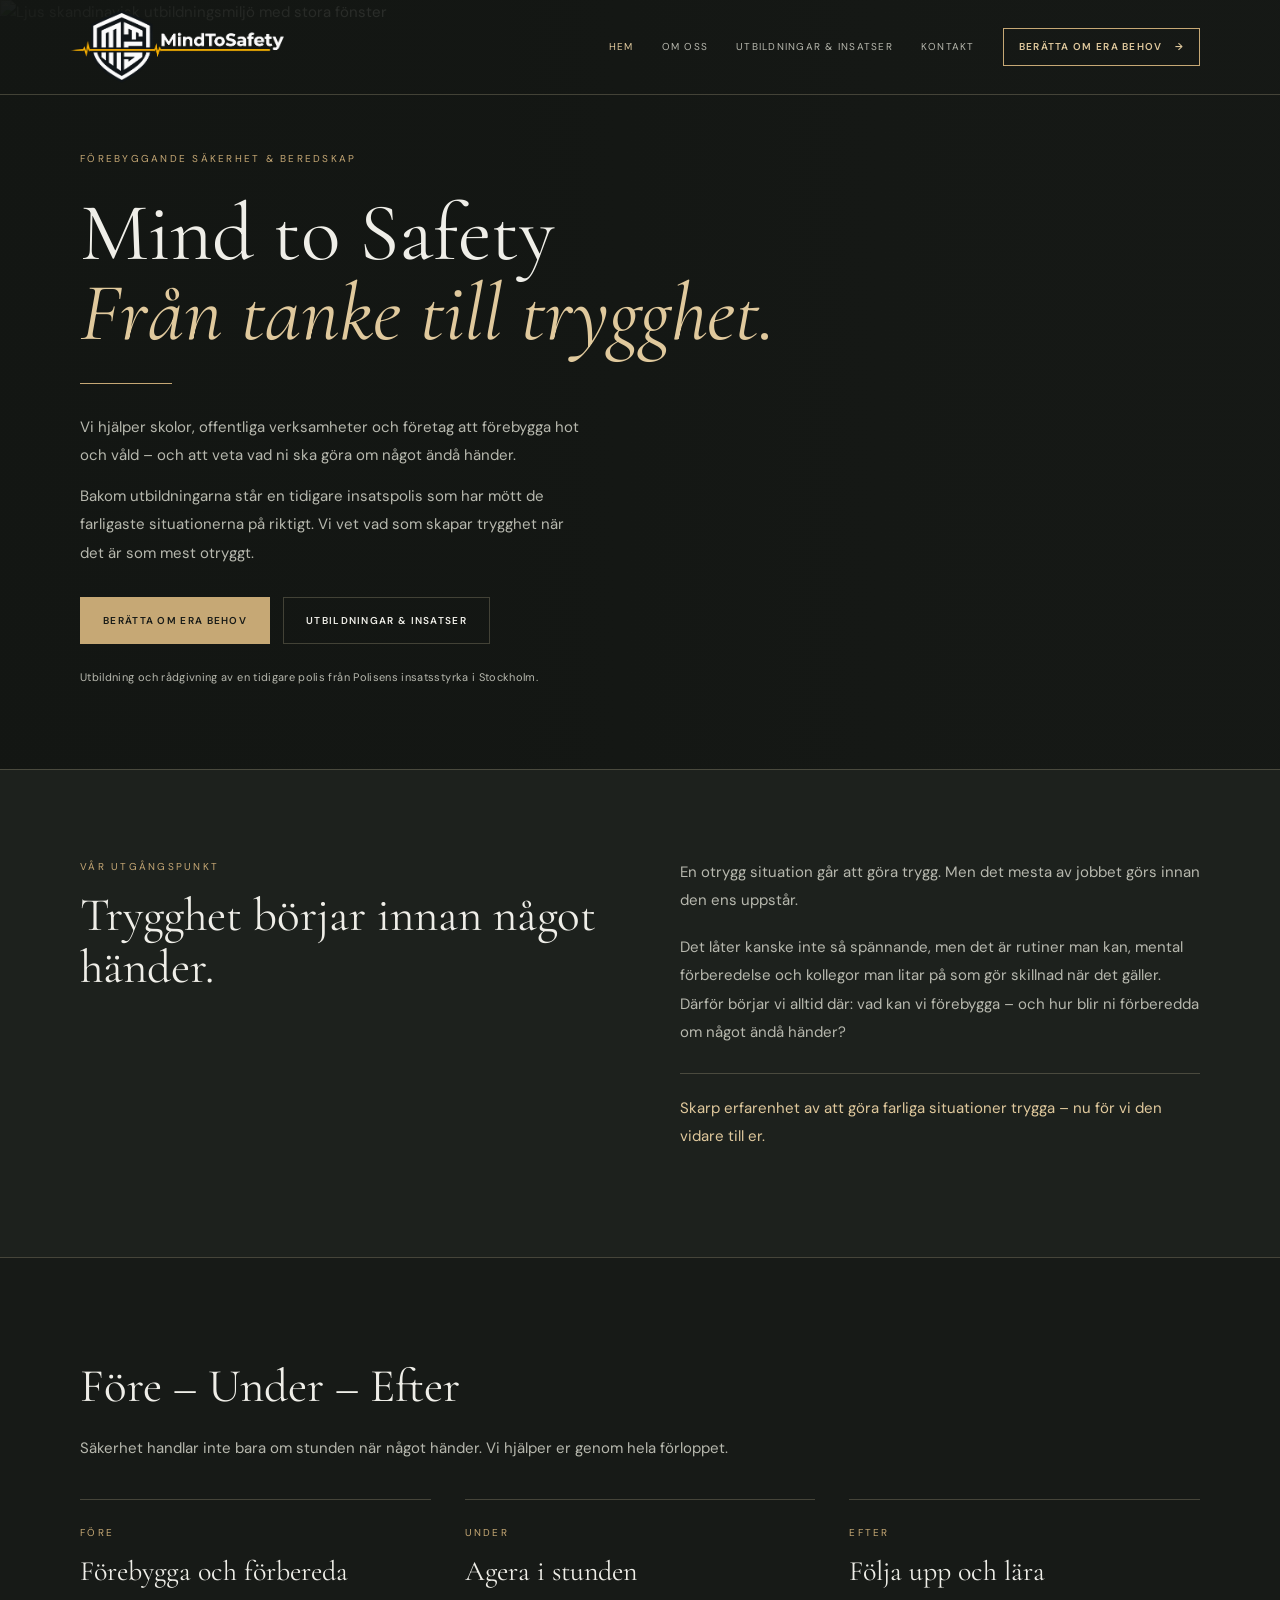
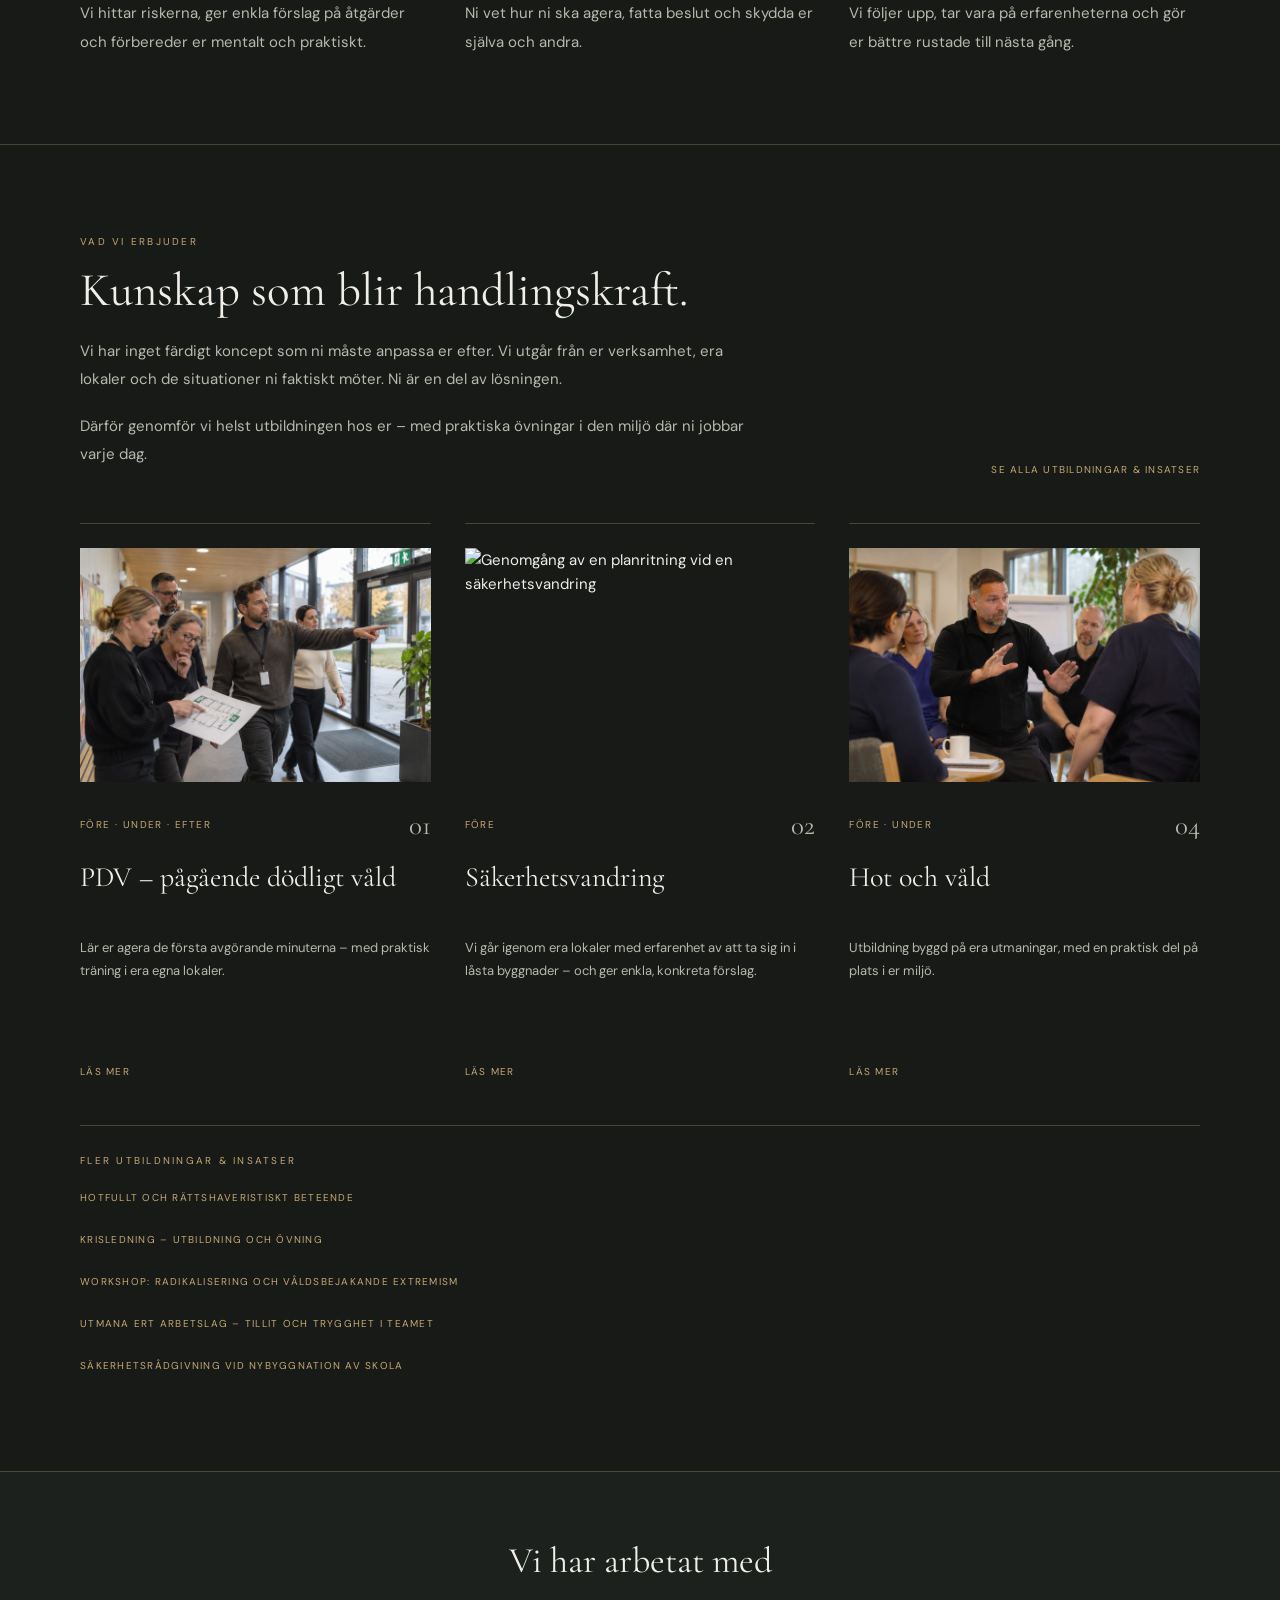
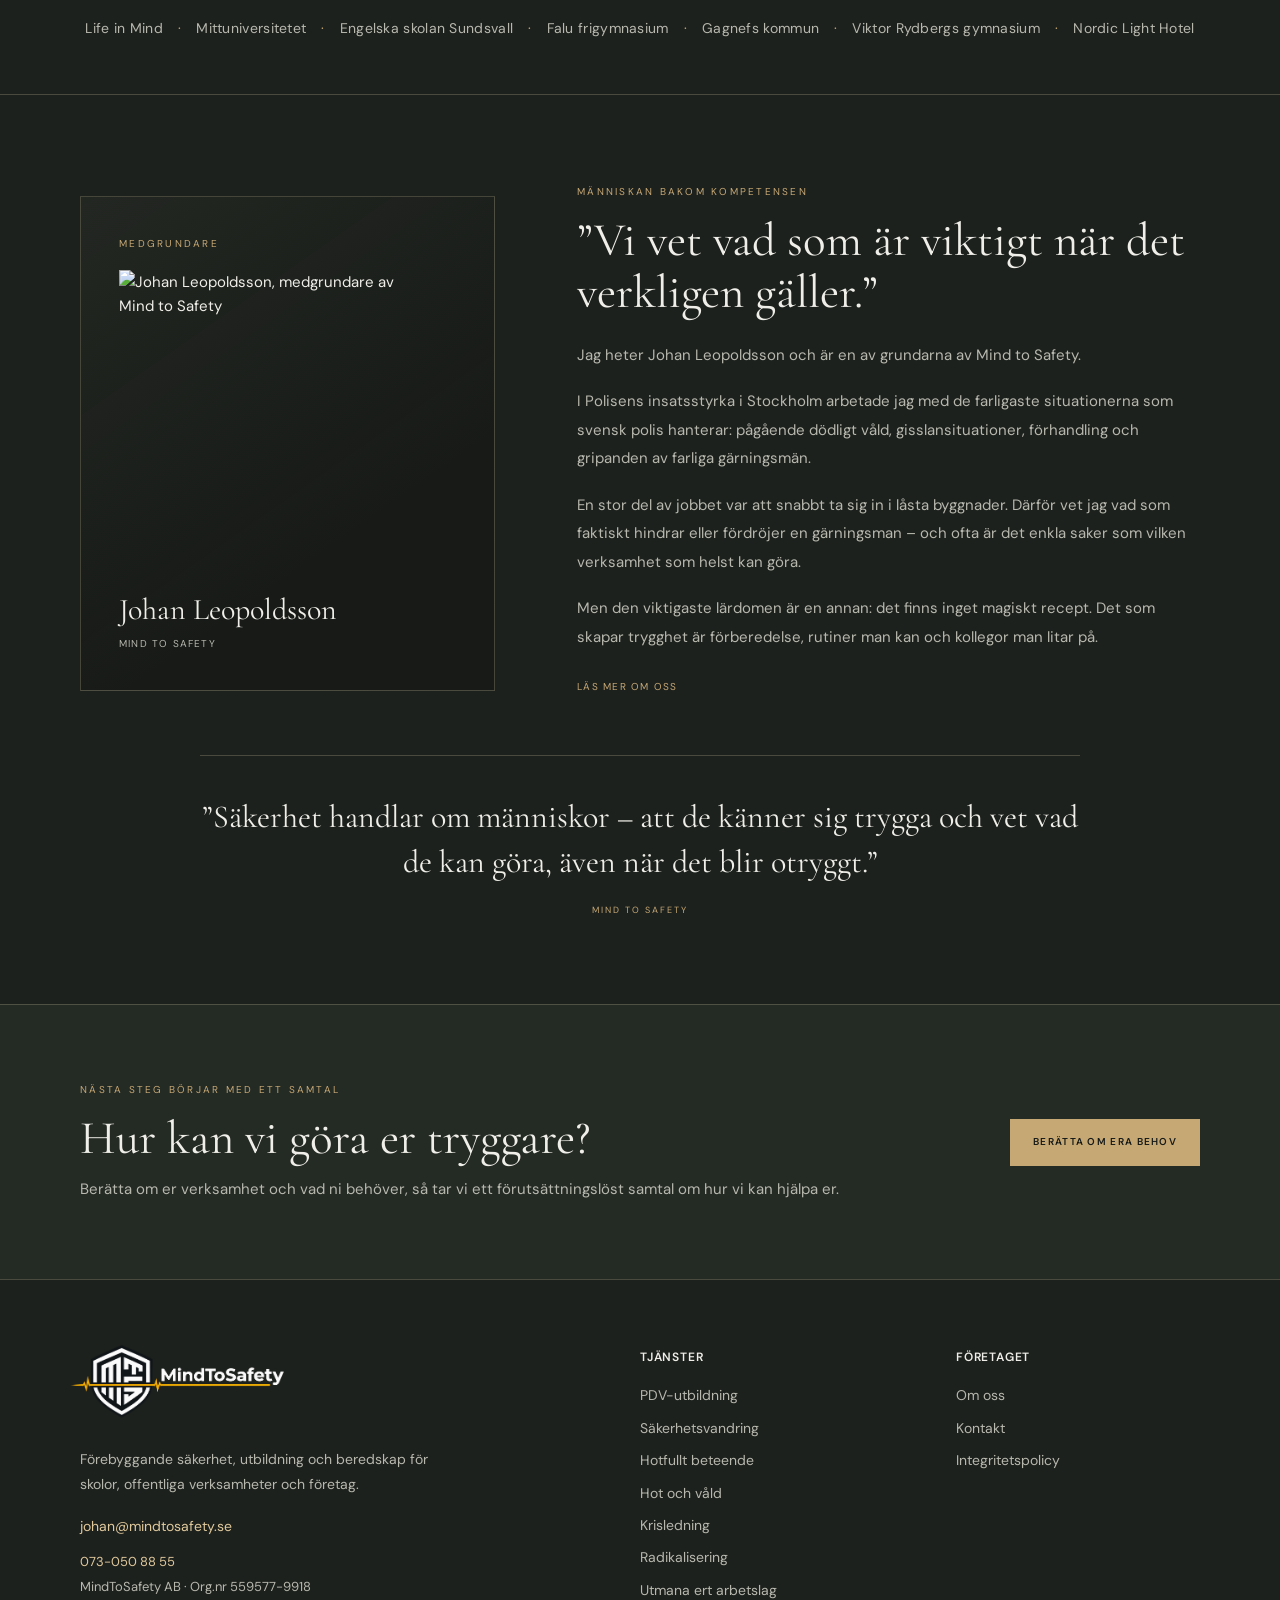
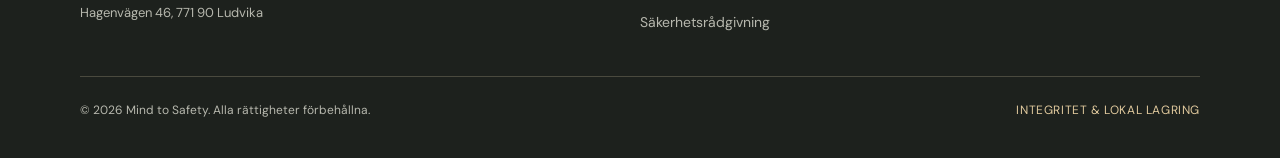
==== commit c0c6dbc0: "Update website copy from supplied presentation" ====
--- a/index.html
+++ b/index.html
@@ -45,7 +45,7 @@
         <a class="brand brand-with-logo" href="./index.html" aria-label="Mind to Safety, startsida"><img class="brand-logo" src="./assets/Logo.jpg" alt="" width="2172" height="724"></a>
         <div class="site-menu">
           <button class="menu-toggle" type="button" data-menu-toggle aria-controls="primary-navigation" aria-expanded="true" aria-label="Öppna menyn" hidden><span class="menu-icon" aria-hidden="true"></span></button>
-          <nav id="primary-navigation" class="primary-nav" aria-label="Huvudnavigation"><a class="nav-link" href="./index.html" aria-current="page">Hem</a><a class="nav-link" href="./om-oss/index.html">Om oss</a><a class="nav-link" href="./tjanster/index.html">Utbildningar &amp; insatser</a><a class="nav-link" href="./kontakt/index.html">Kontakt</a><a class="button button-outline nav-cta" href="./kontakt/index.html">Boka samtal <span aria-hidden="true">→</span></a></nav>
+          <nav id="primary-navigation" class="primary-nav" aria-label="Huvudnavigation"><a class="nav-link" href="./index.html" aria-current="page">Hem</a><a class="nav-link" href="./om-oss/index.html">Om oss</a><a class="nav-link" href="./tjanster/index.html">Utbildningar &amp; insatser</a><a class="nav-link" href="./kontakt/index.html">Kontakt</a><a class="button button-outline nav-cta" href="./kontakt/index.html">Berätta om era behov <span aria-hidden="true">→</span></a></nav>
         </div>
       </div>
     </header>
@@ -59,7 +59,7 @@
           <h1 class="hero-title">Mind to Safety<br><em>Från tanke till trygghet.</em></h1>
           <div class="gold-rule" aria-hidden="true"></div>
           <div class="hero-description"><p>Vi hjälper skolor, offentliga verksamheter och företag att förebygga hot och våld – och att veta vad ni ska göra om något ändå händer.</p><p>Bakom utbildningarna står en tidigare insatspolis som har mött de farligaste situationerna på riktigt. Vi vet vad som skapar trygghet när det är som mest otryggt.</p></div>
-          <div class="hero-actions"><a class="button button-gold" href="./kontakt/index.html">Boka samtal</a><a class="button button-outline" href="./tjanster/index.html">Utbildningar &amp; insatser</a></div>
+          <div class="hero-actions"><a class="button button-gold" href="./kontakt/index.html">Berätta om era behov</a><a class="button button-outline" href="./tjanster/index.html">Utbildningar &amp; insatser</a></div>
           <p class="hero-credential">Utbildning och rådgivning av en tidigare polis från Polisens insatsstyrka i Stockholm.</p>
         </div>
       </section>
@@ -69,6 +69,12 @@
         <div class="body-copy"><p>En otrygg situation går att göra trygg. Men det mesta av jobbet görs innan den ens uppstår.</p><p>Det låter kanske inte så spännande, men det är rutiner man kan, mental förberedelse och kollegor man litar på som gör skillnad när det gäller. Därför börjar vi alltid där: vad kan vi förebygga – och hur blir ni förberedda om något ändå händer?</p><p class="statement-line">Skarp erfarenhet av att göra farliga situationer trygga – nu för vi den vidare till er.</p></div>
       </div></section>
 
+      <section class="section-band" aria-labelledby="process-heading"><div class="site-width">
+        <h2 class="section-title" id="process-heading">Före – Under – Efter</h2>
+        <p class="body-copy section-intro">Säkerhet handlar inte bara om stunden när något händer. Vi hjälper er genom hela förloppet.</p>
+        <ol class="process-grid"><li class="process-step"><p class="eyebrow">Före</p><h3>Förebygga och förbereda</h3><p class="body-copy">Vi hittar riskerna, ger enkla förslag på åtgärder och förbereder er mentalt och praktiskt.</p></li><li class="process-step"><p class="eyebrow">Under</p><h3>Agera i stunden</h3><p class="body-copy">Ni vet hur ni ska agera, fatta beslut och skydda er själva och andra.</p></li><li class="process-step"><p class="eyebrow">Efter</p><h3>Följa upp och lära</h3><p class="body-copy">Vi följer upp, tar vara på erfarenheterna och gör er bättre rustade till nästa gång.</p></li></ol>
+      </div></section>
+
       <section class="section-band" aria-labelledby="services-heading"><div class="site-width">
         <div class="section-heading"><div><p class="eyebrow">Vad vi erbjuder</p><h2 class="section-title" id="services-heading">Kunskap som blir handlingskraft.</h2><div class="body-copy section-intro"><p>Vi har inget färdigt koncept som ni måste anpassa er efter. Vi utgår från er verksamhet, era lokaler och de situationer ni faktiskt möter. Ni är en del av lösningen.</p><p>Därför genomför vi helst utbildningen hos er – med praktiska övningar i den miljö där ni jobbar varje dag.</p></div></div><a class="text-link" href="./tjanster/index.html">Se alla utbildningar &amp; insatser</a></div>
         <div class="services-grid">
@@ -76,16 +82,17 @@
           <article class="service-item"><img class="service-image" src="./assets/safety-analysis.jpg" alt="Genomgång av en planritning vid en säkerhetsvandring" width="1024" height="688" loading="lazy"><div class="service-top"><span class="service-symbol">FÖRE</span><span class="service-number">02</span></div><h3>Säkerhetsvandring</h3><p>Vi går igenom era lokaler med erfarenhet av att ta sig in i låsta byggnader – och ger enkla, konkreta förslag.</p><a class="text-link" href="./tjanster/index.html#sakerhetsvandring">Läs mer</a></article>
           <article class="service-item"><img class="service-image" src="./assets/Hot och våld.jpg" alt="Utbildning i hantering av hot och våld" width="1536" height="1024" loading="lazy"><div class="service-top"><span class="service-symbol">FÖRE · UNDER</span><span class="service-number">04</span></div><h3>Hot och våld</h3><p>Utbildning byggd på era utmaningar, med en praktisk del på plats i er miljö.</p><a class="text-link" href="./tjanster/index.html#hot-och-vald">Läs mer</a></article>
         </div>
+        <nav class="additional-services" aria-label="Fler utbildningar och insatser"><p class="eyebrow">Fler utbildningar &amp; insatser</p><ul><li><a class="text-link" href="./tjanster/index.html#bemotande">Hotfullt och rättshaveristiskt beteende</a></li><li><a class="text-link" href="./tjanster/index.html#krisledning">Krisledning – utbildning och övning</a></li><li><a class="text-link" href="./tjanster/index.html#radikalisering">Workshop: radikalisering och våldsbejakande extremism</a></li><li><a class="text-link" href="./tjanster/index.html#arbetslag">Utmana ert arbetslag – tillit och trygghet i teamet</a></li><li><a class="text-link" href="./tjanster/index.html#nybyggnation">Säkerhetsrådgivning vid nybyggnation av skola</a></li></ul></nav>
       </div></section>
 
+      <section class="client-band" aria-labelledby="previous-clients-heading"><div class="site-width client-inner"><h2 class="client-heading" id="previous-clients-heading">Vi har arbetat med</h2><ul class="client-list" aria-label="Tidigare uppdragsgivare"><li>Life in Mind</li><li>Mittuniversitetet</li><li>Engelska skolan Sundsvall</li><li>Falu frigymnasium</li><li>Gagnefs kommun</li><li>Viktor Rydbergs gymnasium</li><li>Nordic Light Hotel</li></ul></div></section>
+
       <section class="section-band section-soft"><div class="site-width">
-          <div class="about-grid"><aside class="profile-panel" aria-label="Johan Leopoldsson, medgrundare av Mind to Safety"><span class="eyebrow">Medgrundare</span><img class="profile-portrait" src="./assets/image.png" alt="Johan Leopoldsson, medgrundare av Mind to Safety" width="300" height="300" loading="lazy"><p>Johan Leopoldsson</p><span class="profile-caption">Mind to Safety</span></aside><div><p class="eyebrow">Människan bakom kompetensen</p><h2 class="section-title">”Vi vet vad som är viktigt när det verkligen gäller.”</h2><div class="body-copy"><p>Jag heter Johan Leopoldsson och är en av grundarna av Mind to Safety.</p><p>I Polisens insatsstyrka i Stockholm arbetade jag med de farligaste situationerna som svensk polis hanterar: pågående dödligt våld, gisslansituationer, förhandling och gripanden av farliga gärningsmän.</p><p>Det finns inget magiskt recept. Det som skapar trygghet är förberedelse, rutiner man kan och kollegor man litar på.</p></div><a href="./om-oss/index.html" class="text-link">Läs mer om oss</a></div></div>
+          <div class="about-grid"><aside class="profile-panel" aria-label="Johan Leopoldsson, medgrundare av Mind to Safety"><span class="eyebrow">Medgrundare</span><img class="profile-portrait" src="./assets/image.png" alt="Johan Leopoldsson, medgrundare av Mind to Safety" width="300" height="300" loading="lazy"><p>Johan Leopoldsson</p><span class="profile-caption">Mind to Safety</span></aside><div><p class="eyebrow">Människan bakom kompetensen</p><h2 class="section-title">”Vi vet vad som är viktigt när det verkligen gäller.”</h2><div class="body-copy"><p>Jag heter Johan Leopoldsson och är en av grundarna av Mind to Safety.</p><p>I Polisens insatsstyrka i Stockholm arbetade jag med de farligaste situationerna som svensk polis hanterar: pågående dödligt våld, gisslansituationer, förhandling och gripanden av farliga gärningsmän.</p><p>En stor del av jobbet var att snabbt ta sig in i låsta byggnader. Därför vet jag vad som faktiskt hindrar eller fördröjer en gärningsman – och ofta är det enkla saker som vilken verksamhet som helst kan göra.</p><p>Men den viktigaste lärdomen är en annan: det finns inget magiskt recept. Det som skapar trygghet är förberedelse, rutiner man kan och kollegor man litar på.</p></div><a href="./om-oss/index.html" class="text-link">Läs mer om oss</a></div></div>
         <blockquote class="quote">”Säkerhet handlar om människor – att de känner sig trygga och vet vad de kan göra, även när det blir otryggt.”<cite>Mind to Safety</cite></blockquote>
       </div></section>
 
-      <section class="client-band" aria-labelledby="previous-clients-heading"><div class="site-width client-inner"><p class="eyebrow" id="previous-clients-heading">Tidigare uppdrag</p><h2 class="client-heading">Organisationer som Mind to Safety har arbetat med</h2><ul class="client-list" aria-label="Tidigare uppdragsgivare"><li>Life in Mind</li><li>Mittuniversitetet</li><li>Falu Frigymnasium</li><li>Gagnefs kommun</li><li>Nordic Light Hotel</li></ul></div></section>
-
-      <section class="contact-band"><div class="site-width contact-inner"><div><p class="eyebrow">Nästa steg börjar med ett samtal</p><h2 class="section-title">Hur kan vi göra er tryggare?</h2><p class="body-copy">Berätta om er verksamhet och vad ni behöver, så tar vi ett förutsättningslöst samtal om hur vi kan hjälpa er.</p></div><a class="button button-gold" href="./kontakt/index.html">Boka samtal</a></div></section>
+      <section class="contact-band"><div class="site-width contact-inner"><div><p class="eyebrow">Nästa steg börjar med ett samtal</p><h2 class="section-title">Hur kan vi göra er tryggare?</h2><p class="body-copy">Berätta om er verksamhet och vad ni behöver, så tar vi ett förutsättningslöst samtal om hur vi kan hjälpa er.</p></div><a class="button button-gold" href="./kontakt/index.html">Berätta om era behov</a></div></section>
     </main>
     <footer class="site-footer"><div class="site-width"><div class="footer-inner"><div class="footer-about"><a class="brand brand-with-logo" href="./index.html" aria-label="Mind to Safety, startsida"><img class="brand-logo" src="./assets/Logo.jpg" alt="" width="2172" height="724"></a><p class="body-copy">Förebyggande säkerhet, utbildning och beredskap för skolor, offentliga verksamheter och företag.</p><a class="footer-email" href="mailto:johan@mindtosafety.se">johan@mindtosafety.se</a><div class="footer-contact"><a href="tel:+46730508855">073-050 88 55</a><span>MindToSafety AB · Org.nr 559577-9918</span><span>Hagenvägen 46, 771 90 Ludvika</span></div></div><div><h2 class="footer-heading">Tjänster</h2><ul class="footer-links"><li><a href="./tjanster/index.html#pdv">PDV-utbildning</a></li><li><a href="./tjanster/index.html#sakerhetsvandring">Säkerhetsvandring</a></li><li><a href="./tjanster/index.html#bemotande">Hotfullt beteende</a></li><li><a href="./tjanster/index.html#hot-och-vald">Hot och våld</a></li><li><a href="./tjanster/index.html#krisledning">Krisledning</a></li><li><a href="./tjanster/index.html#radikalisering">Radikalisering</a></li><li><a href="./tjanster/index.html#arbetslag">Utmana ert arbetslag</a></li><li><a href="./tjanster/index.html#nybyggnation">Säkerhetsrådgivning</a></li></ul></div><div><h2 class="footer-heading">Företaget</h2><ul class="footer-links"><li><a href="./om-oss/index.html">Om oss</a></li><li><a href="./kontakt/index.html">Kontakt</a></li><li><a href="./integritet/index.html">Integritetspolicy</a></li></ul></div></div><div class="footer-bottom"><span class="footer-note">© 2026 Mind to Safety. Alla rättigheter förbehållna.</span><a class="footer-legal" href="./integritet/index.html">Integritet &amp; lokal lagring</a></div></div></footer>
     <script src="./scripts/site.js" defer></script>
--- a/styles.css
+++ b/styles.css
@@ -82,7 +82,13 @@
 .section-heading .section-title { margin-bottom: 0; }
 .section-intro { max-width: 680px; margin-top: 20px; }
 .statement-line { margin-top: 26px; padding-top: 20px; border-top: 1px solid var(--line); color: var(--gold-light); }
+.process-grid { display: grid; grid-template-columns: repeat(3, minmax(0, 1fr)); gap: 34px; margin: 36px 0 0; padding: 0; list-style: none; }
+.process-step { padding-top: 24px; border-top: 1px solid var(--line); }
+.process-step h3 { margin: 14px 0 12px; font-size: 28px; line-height: 1.15; }
+.process-step .body-copy { margin-bottom: 0; }
 .services-grid { display: grid; grid-template-columns: repeat(3, minmax(0, 1fr)); gap: 34px; }
+.additional-services { margin-top: 36px; padding-top: 26px; border-top: 1px solid var(--line); }
+.additional-services ul { display: grid; gap: 8px; margin: 12px 0 0; padding: 0; list-style: none; }
 .service-item { min-width: 0; padding-top: 24px; border-top: 1px solid var(--line); }
 .service-image { width: 100%; aspect-ratio: 3 / 2; height: auto; margin-bottom: 22px; object-fit: cover; }
 .service-top { display: flex; align-items: center; justify-content: space-between; color: var(--gold); }
@@ -132,6 +138,9 @@
 .detail-cta { margin-top: 8px; }
 .detail-list { margin: 0; padding: 0; color: var(--muted); list-style: none; }
 .detail-list li { padding: 13px 0; border-bottom: 1px solid var(--line); font-size: 13px; line-height: 1.65; }
+.detail-heading { margin: 0; color: var(--gold); font-family: var(--font-sans); font-size: 11px; font-weight: 500; letter-spacing: 1.3px; text-transform: uppercase; }
+.detail-format-heading { margin-top: 24px; }
+.detail-format { margin: 10px 0 0; color: var(--muted); font-size: 13px; line-height: 1.75; }
 .contact-layout { display: grid; grid-template-columns: 1fr 1fr; gap: 78px; }
 .contact-layout > * { min-width: 0; }
 .contact-card { display: grid; grid-template-columns: minmax(0, 1fr) minmax(320px, .85fr); align-items: start; gap: 78px; }
@@ -219,7 +228,7 @@
   .section-heading { align-items: flex-start; flex-direction: column; gap: 8px; margin-bottom: 24px; }
   .section-heading .section-title { margin-bottom: 0; }
   .text-link { min-height: 42px; font-size: 11px; letter-spacing: .7px; }
-  .services-grid { grid-template-columns: 1fr; gap: 30px; }
+  .services-grid, .process-grid { grid-template-columns: 1fr; gap: 30px; }
   .service-item h3 { min-height: 0; margin: 13px 0 10px; font-size: 30px; }
   .service-item p { min-height: 0; margin-bottom: 10px; font-size: 15px; line-height: 1.75; }
   .profile-panel { min-height: 250px; padding: 28px; }
@@ -243,6 +252,7 @@
   .service-detail > .service-number { font-size: 27px; }
   .service-detail h2 { font-size: 31px; text-wrap: balance; }
   .detail-list li { padding: 11px 0; font-size: 14px; }
+  .detail-format { font-size: 14px; }
   .contact-email { font-size: 28px; }
   .contact-details div { grid-template-columns: 1fr; gap: 4px; }
   .field-label { font-size: 13px; letter-spacing: 0; }
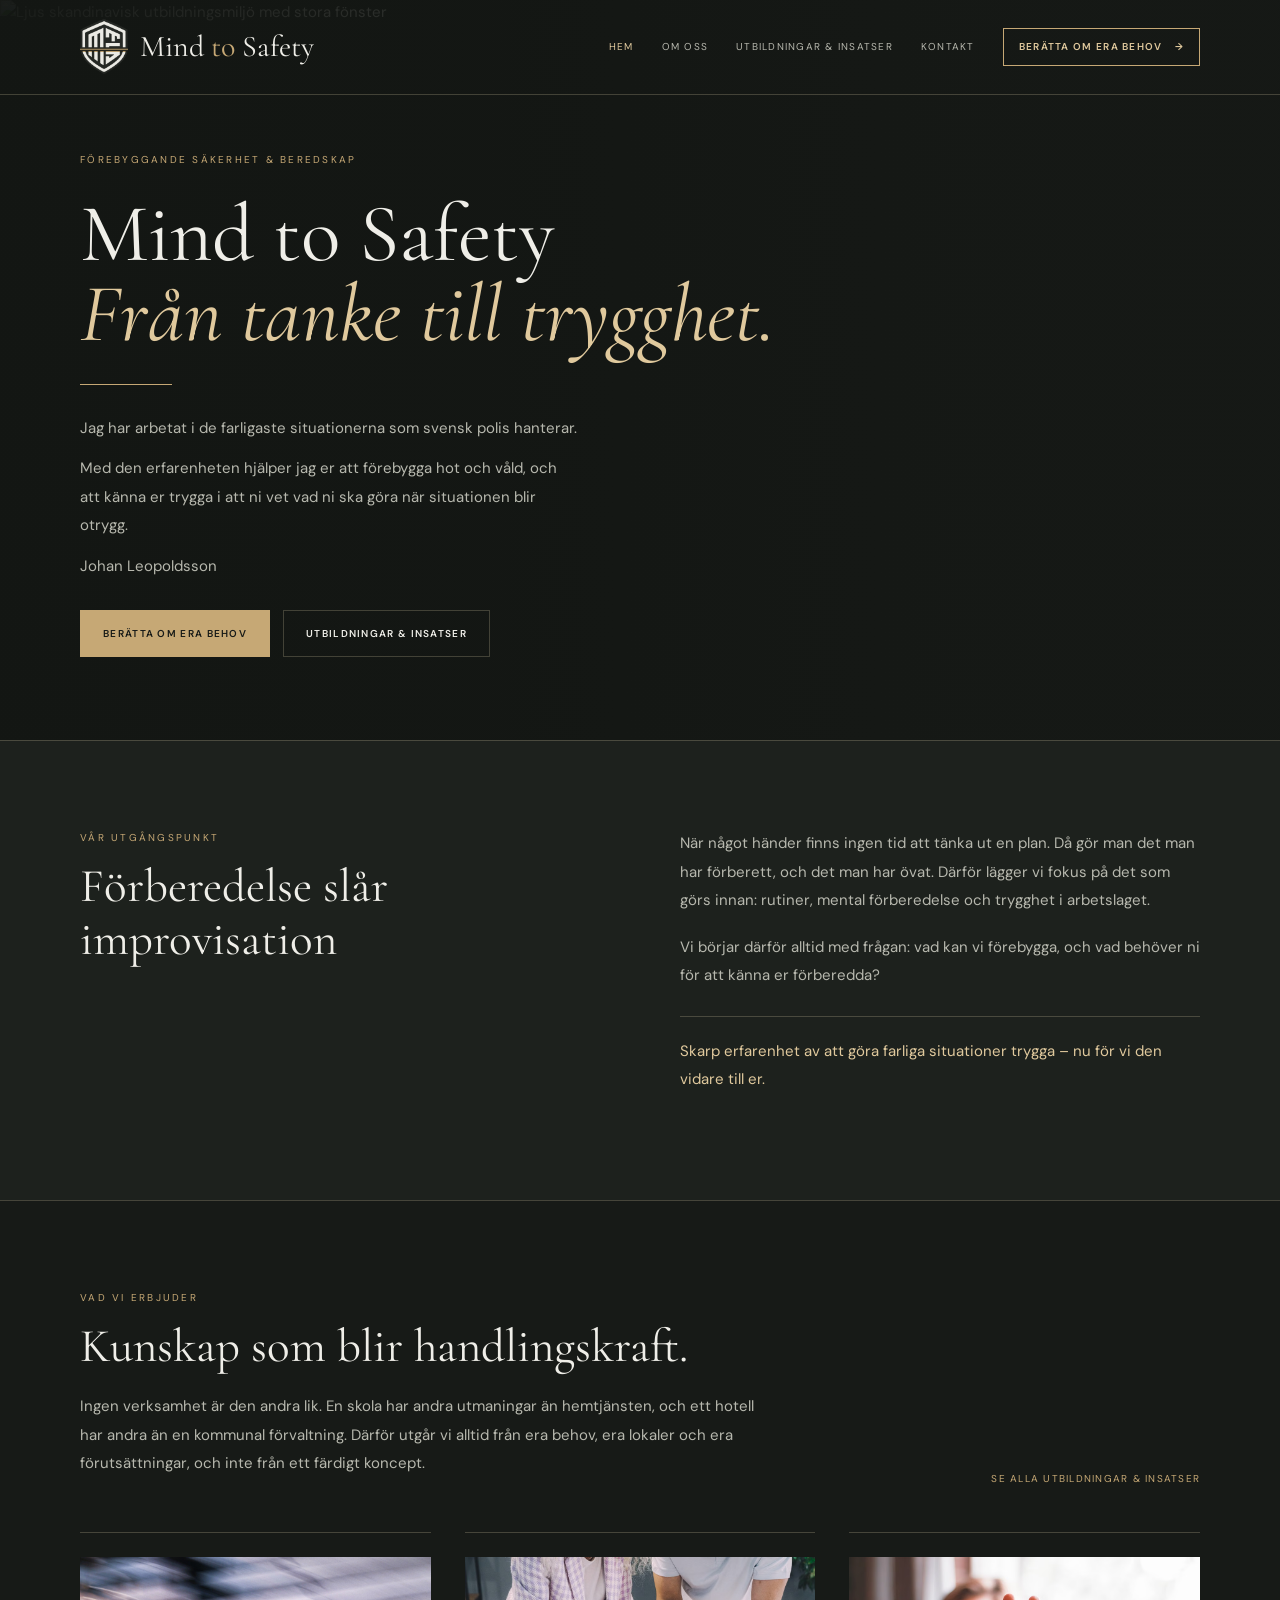
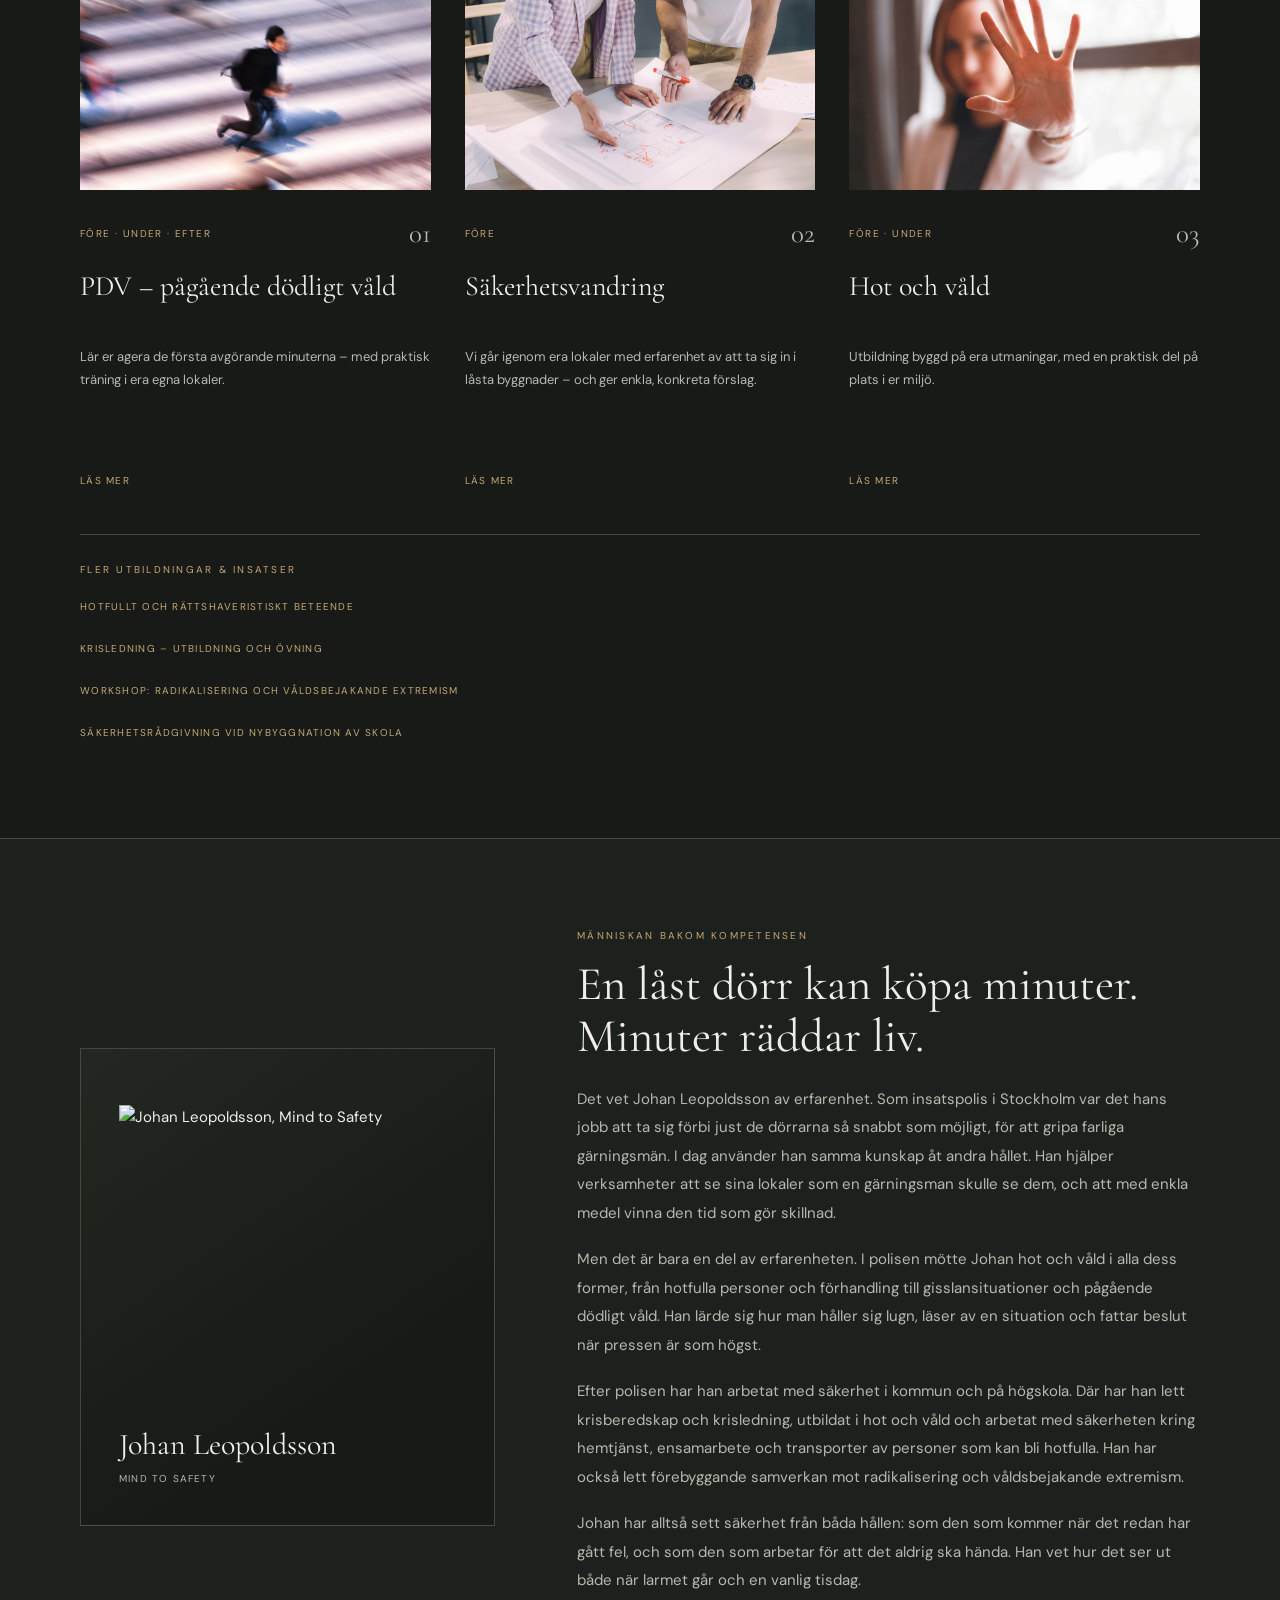
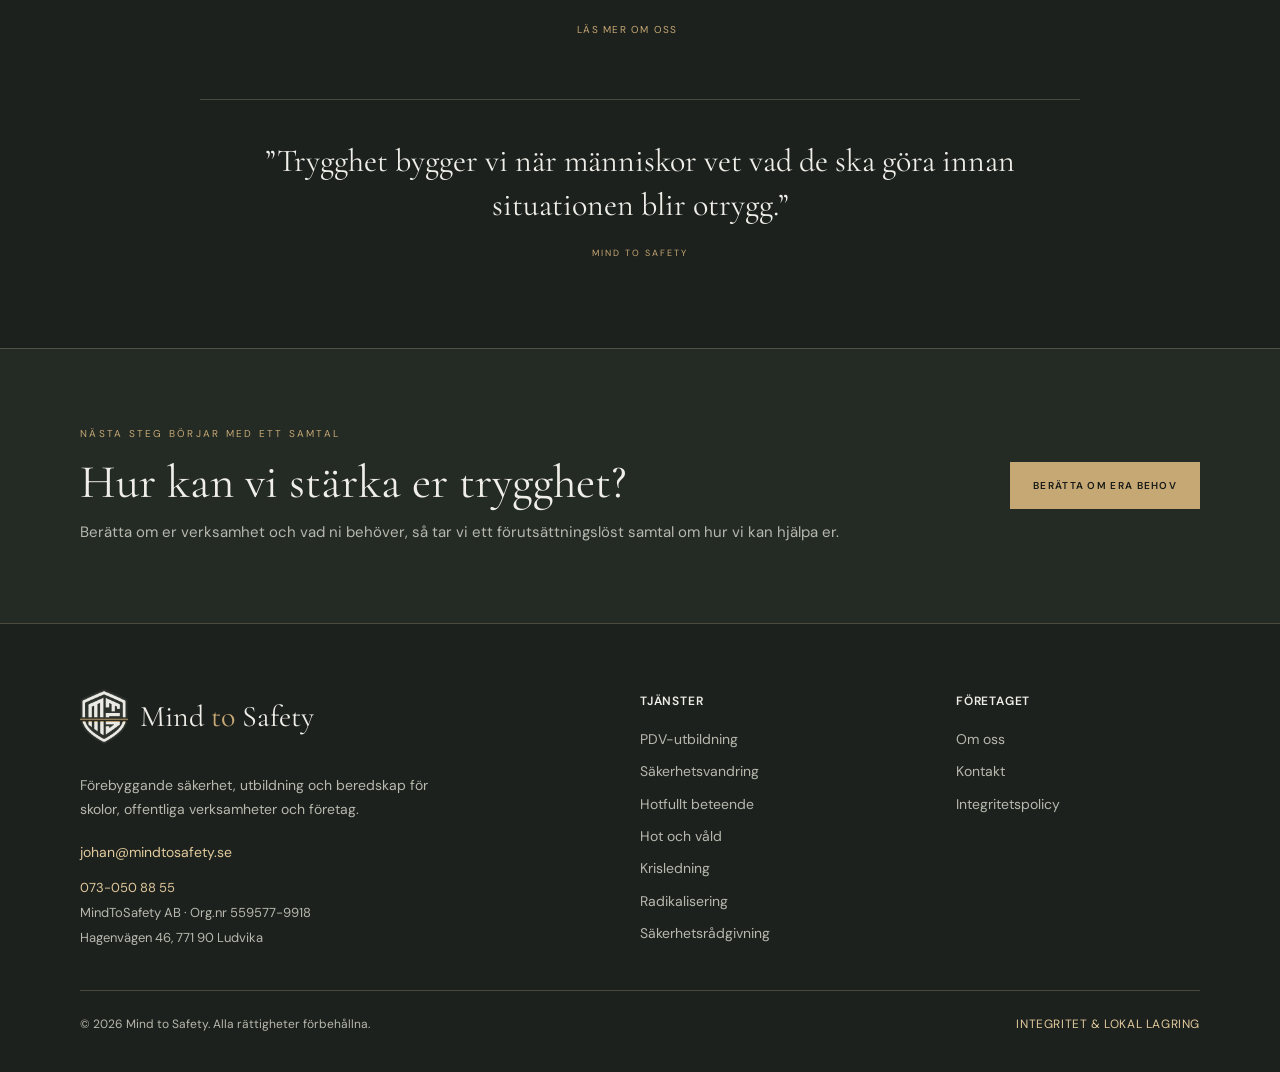
==== commit 8a3835ee: "Update website content, imagery and service numbering" ====
--- a/index.html
+++ b/index.html
@@ -42,7 +42,7 @@
     <a class="skip-link" href="#main">Hoppa till huvudinnehåll</a>
     <header class="site-header site-header-home">
       <div class="site-width header-inner">
-        <a class="brand brand-with-logo" href="./index.html" aria-label="Mind to Safety, startsida"><img class="brand-logo" src="./assets/Logo.jpg" alt="" width="2172" height="724"></a>
+        <a class="brand brand-with-logo" href="./index.html" aria-label="Mind to Safety, startsida"><span class="brand-emblem" aria-hidden="true"></span><span class="brand-wordmark" aria-hidden="true">Mind <span>to</span> Safety</span></a>
         <div class="site-menu">
           <button class="menu-toggle" type="button" data-menu-toggle aria-controls="primary-navigation" aria-expanded="true" aria-label="Öppna menyn" hidden><span class="menu-icon" aria-hidden="true"></span></button>
           <nav id="primary-navigation" class="primary-nav" aria-label="Huvudnavigation"><a class="nav-link" href="./index.html" aria-current="page">Hem</a><a class="nav-link" href="./om-oss/index.html">Om oss</a><a class="nav-link" href="./tjanster/index.html">Utbildningar &amp; insatser</a><a class="nav-link" href="./kontakt/index.html">Kontakt</a><a class="button button-outline nav-cta" href="./kontakt/index.html">Berätta om era behov <span aria-hidden="true">→</span></a></nav>
@@ -58,43 +58,34 @@
           <p class="eyebrow">Förebyggande säkerhet &amp; beredskap</p>
           <h1 class="hero-title">Mind to Safety<br><em>Från tanke till trygghet.</em></h1>
           <div class="gold-rule" aria-hidden="true"></div>
-          <div class="hero-description"><p>Vi hjälper skolor, offentliga verksamheter och företag att förebygga hot och våld – och att veta vad ni ska göra om något ändå händer.</p><p>Bakom utbildningarna står en tidigare insatspolis som har mött de farligaste situationerna på riktigt. Vi vet vad som skapar trygghet när det är som mest otryggt.</p></div>
+          <div class="hero-description"><p>Jag har arbetat i de farligaste situationerna som svensk polis hanterar.</p><p>Med den erfarenheten hjälper jag er att förebygga hot och våld, och att känna er trygga i att ni vet vad ni ska göra när situationen blir otrygg.</p><p>Johan Leopoldsson</p></div>
           <div class="hero-actions"><a class="button button-gold" href="./kontakt/index.html">Berätta om era behov</a><a class="button button-outline" href="./tjanster/index.html">Utbildningar &amp; insatser</a></div>
-          <p class="hero-credential">Utbildning och rådgivning av en tidigare polis från Polisens insatsstyrka i Stockholm.</p>
         </div>
       </section>
 
       <section class="section-band section-soft"><div class="site-width intro-grid">
-        <div><p class="eyebrow">Vår utgångspunkt</p><h2 class="section-title">Trygghet börjar innan något händer.</h2></div>
-        <div class="body-copy"><p>En otrygg situation går att göra trygg. Men det mesta av jobbet görs innan den ens uppstår.</p><p>Det låter kanske inte så spännande, men det är rutiner man kan, mental förberedelse och kollegor man litar på som gör skillnad när det gäller. Därför börjar vi alltid där: vad kan vi förebygga – och hur blir ni förberedda om något ändå händer?</p><p class="statement-line">Skarp erfarenhet av att göra farliga situationer trygga – nu för vi den vidare till er.</p></div>
-      </div></section>
-
-      <section class="section-band" aria-labelledby="process-heading"><div class="site-width">
-        <h2 class="section-title" id="process-heading">Före – Under – Efter</h2>
-        <p class="body-copy section-intro">Säkerhet handlar inte bara om stunden när något händer. Vi hjälper er genom hela förloppet.</p>
-        <ol class="process-grid"><li class="process-step"><p class="eyebrow">Före</p><h3>Förebygga och förbereda</h3><p class="body-copy">Vi hittar riskerna, ger enkla förslag på åtgärder och förbereder er mentalt och praktiskt.</p></li><li class="process-step"><p class="eyebrow">Under</p><h3>Agera i stunden</h3><p class="body-copy">Ni vet hur ni ska agera, fatta beslut och skydda er själva och andra.</p></li><li class="process-step"><p class="eyebrow">Efter</p><h3>Följa upp och lära</h3><p class="body-copy">Vi följer upp, tar vara på erfarenheterna och gör er bättre rustade till nästa gång.</p></li></ol>
+        <div><p class="eyebrow">Vår utgångspunkt</p><h2 class="section-title">Förberedelse slår improvisation</h2></div>
+        <div class="body-copy"><p>När något händer finns ingen tid att tänka ut en plan. Då gör man det man har förberett, och det man har övat. Därför lägger vi fokus på det som görs innan: rutiner, mental förberedelse och trygghet i arbetslaget.</p><p>Vi börjar därför alltid med frågan: vad kan vi förebygga, och vad behöver ni för att känna er förberedda?</p><p class="statement-line">Skarp erfarenhet av att göra farliga situationer trygga – nu för vi den vidare till er.</p></div>
       </div></section>
 
       <section class="section-band" aria-labelledby="services-heading"><div class="site-width">
-        <div class="section-heading"><div><p class="eyebrow">Vad vi erbjuder</p><h2 class="section-title" id="services-heading">Kunskap som blir handlingskraft.</h2><div class="body-copy section-intro"><p>Vi har inget färdigt koncept som ni måste anpassa er efter. Vi utgår från er verksamhet, era lokaler och de situationer ni faktiskt möter. Ni är en del av lösningen.</p><p>Därför genomför vi helst utbildningen hos er – med praktiska övningar i den miljö där ni jobbar varje dag.</p></div></div><a class="text-link" href="./tjanster/index.html">Se alla utbildningar &amp; insatser</a></div>
+        <div class="section-heading"><div><p class="eyebrow">Vad vi erbjuder</p><h2 class="section-title" id="services-heading">Kunskap som blir handlingskraft.</h2><div class="body-copy section-intro"><p>Ingen verksamhet är den andra lik. En skola har andra utmaningar än hemtjänsten, och ett hotell har andra än en kommunal förvaltning. Därför utgår vi alltid från era behov, era lokaler och era förutsättningar, och inte från ett färdigt koncept.</p></div></div><a class="text-link" href="./tjanster/index.html">Se alla utbildningar &amp; insatser</a></div>
         <div class="services-grid">
-          <article class="service-item"><img class="service-image" src="./assets/pdv-training.jpg" alt="Praktisk PDV-utbildning i en verksamhets lokaler" width="1448" height="1086" loading="lazy"><div class="service-top"><span class="service-symbol">FÖRE · UNDER · EFTER</span><span class="service-number">01</span></div><h3>PDV – pågående dödligt våld</h3><p>Lär er agera de första avgörande minuterna – med praktisk träning i era egna lokaler.</p><a class="text-link" href="./tjanster/index.html#pdv">Läs mer</a></article>
+          <article class="service-item"><img class="service-image" src="./assets/pdv-training.jpg" alt="Person som springer i en trappa, fotograferad med rörelseoskärpa" width="3867" height="5801" loading="lazy"><div class="service-top"><span class="service-symbol">FÖRE · UNDER · EFTER</span><span class="service-number">01</span></div><h3>PDV – pågående dödligt våld</h3><p>Lär er agera de första avgörande minuterna – med praktisk träning i era egna lokaler.</p><a class="text-link" href="./tjanster/index.html#pdv">Läs mer</a></article>
           <article class="service-item"><img class="service-image" src="./assets/safety-analysis.jpg" alt="Genomgång av en planritning vid en säkerhetsvandring" width="1024" height="688" loading="lazy"><div class="service-top"><span class="service-symbol">FÖRE</span><span class="service-number">02</span></div><h3>Säkerhetsvandring</h3><p>Vi går igenom era lokaler med erfarenhet av att ta sig in i låsta byggnader – och ger enkla, konkreta förslag.</p><a class="text-link" href="./tjanster/index.html#sakerhetsvandring">Läs mer</a></article>
-          <article class="service-item"><img class="service-image" src="./assets/Hot och våld.jpg" alt="Utbildning i hantering av hot och våld" width="1536" height="1024" loading="lazy"><div class="service-top"><span class="service-symbol">FÖRE · UNDER</span><span class="service-number">04</span></div><h3>Hot och våld</h3><p>Utbildning byggd på era utmaningar, med en praktisk del på plats i er miljö.</p><a class="text-link" href="./tjanster/index.html#hot-och-vald">Läs mer</a></article>
+          <article class="service-item"><img class="service-image" src="./assets/Hot och våld.jpg" alt="Utbildning i hantering av hot och våld" width="1536" height="1024" loading="lazy"><div class="service-top"><span class="service-symbol">FÖRE · UNDER</span><span class="service-number">03</span></div><h3>Hot och våld</h3><p>Utbildning byggd på era utmaningar, med en praktisk del på plats i er miljö.</p><a class="text-link" href="./tjanster/index.html#hot-och-vald">Läs mer</a></article>
         </div>
-        <nav class="additional-services" aria-label="Fler utbildningar och insatser"><p class="eyebrow">Fler utbildningar &amp; insatser</p><ul><li><a class="text-link" href="./tjanster/index.html#bemotande">Hotfullt och rättshaveristiskt beteende</a></li><li><a class="text-link" href="./tjanster/index.html#krisledning">Krisledning – utbildning och övning</a></li><li><a class="text-link" href="./tjanster/index.html#radikalisering">Workshop: radikalisering och våldsbejakande extremism</a></li><li><a class="text-link" href="./tjanster/index.html#arbetslag">Utmana ert arbetslag – tillit och trygghet i teamet</a></li><li><a class="text-link" href="./tjanster/index.html#nybyggnation">Säkerhetsrådgivning vid nybyggnation av skola</a></li></ul></nav>
+        <nav class="additional-services" aria-label="Fler utbildningar och insatser"><p class="eyebrow">Fler utbildningar &amp; insatser</p><ul><li><a class="text-link" href="./tjanster/index.html#bemotande">Hotfullt och rättshaveristiskt beteende</a></li><li><a class="text-link" href="./tjanster/index.html#krisledning">Krisledning – utbildning och övning</a></li><li><a class="text-link" href="./tjanster/index.html#radikalisering">Workshop: radikalisering och våldsbejakande extremism</a></li><li><a class="text-link" href="./tjanster/index.html#nybyggnation">Säkerhetsrådgivning vid nybyggnation av skola</a></li></ul></nav>
       </div></section>
 
-      <section class="client-band" aria-labelledby="previous-clients-heading"><div class="site-width client-inner"><h2 class="client-heading" id="previous-clients-heading">Vi har arbetat med</h2><ul class="client-list" aria-label="Tidigare uppdragsgivare"><li>Life in Mind</li><li>Mittuniversitetet</li><li>Engelska skolan Sundsvall</li><li>Falu frigymnasium</li><li>Gagnefs kommun</li><li>Viktor Rydbergs gymnasium</li><li>Nordic Light Hotel</li></ul></div></section>
-
       <section class="section-band section-soft"><div class="site-width">
-          <div class="about-grid"><aside class="profile-panel" aria-label="Johan Leopoldsson, medgrundare av Mind to Safety"><span class="eyebrow">Medgrundare</span><img class="profile-portrait" src="./assets/image.png" alt="Johan Leopoldsson, medgrundare av Mind to Safety" width="300" height="300" loading="lazy"><p>Johan Leopoldsson</p><span class="profile-caption">Mind to Safety</span></aside><div><p class="eyebrow">Människan bakom kompetensen</p><h2 class="section-title">”Vi vet vad som är viktigt när det verkligen gäller.”</h2><div class="body-copy"><p>Jag heter Johan Leopoldsson och är en av grundarna av Mind to Safety.</p><p>I Polisens insatsstyrka i Stockholm arbetade jag med de farligaste situationerna som svensk polis hanterar: pågående dödligt våld, gisslansituationer, förhandling och gripanden av farliga gärningsmän.</p><p>En stor del av jobbet var att snabbt ta sig in i låsta byggnader. Därför vet jag vad som faktiskt hindrar eller fördröjer en gärningsman – och ofta är det enkla saker som vilken verksamhet som helst kan göra.</p><p>Men den viktigaste lärdomen är en annan: det finns inget magiskt recept. Det som skapar trygghet är förberedelse, rutiner man kan och kollegor man litar på.</p></div><a href="./om-oss/index.html" class="text-link">Läs mer om oss</a></div></div>
-        <blockquote class="quote">”Säkerhet handlar om människor – att de känner sig trygga och vet vad de kan göra, även när det blir otryggt.”<cite>Mind to Safety</cite></blockquote>
+          <div class="about-grid"><aside class="profile-panel" aria-label="Johan Leopoldsson, Mind to Safety"><img class="profile-portrait" src="./assets/image.png" alt="Johan Leopoldsson, Mind to Safety" width="300" height="300" loading="lazy"><p>Johan Leopoldsson</p><span class="profile-caption">Mind to Safety</span></aside><div><p class="eyebrow">Människan bakom kompetensen</p><h2 class="section-title">En låst dörr kan köpa minuter. Minuter räddar liv.</h2><div class="body-copy"><p>Det vet Johan Leopoldsson av erfarenhet. Som insatspolis i Stockholm var det hans jobb att ta sig förbi just de dörrarna så snabbt som möjligt, för att gripa farliga gärningsmän. I dag använder han samma kunskap åt andra hållet. Han hjälper verksamheter att se sina lokaler som en gärningsman skulle se dem, och att med enkla medel vinna den tid som gör skillnad.</p><p>Men det är bara en del av erfarenheten. I polisen mötte Johan hot och våld i alla dess former, från hotfulla personer och förhandling till gisslansituationer och pågående dödligt våld. Han lärde sig hur man håller sig lugn, läser av en situation och fattar beslut när pressen är som högst.</p><p>Efter polisen har han arbetat med säkerhet i kommun och på högskola. Där har han lett krisberedskap och krisledning, utbildat i hot och våld och arbetat med säkerheten kring hemtjänst, ensamarbete och transporter av personer som kan bli hotfulla. Han har också lett förebyggande samverkan mot radikalisering och våldsbejakande extremism.</p><p>Johan har alltså sett säkerhet från båda hållen: som den som kommer när det redan har gått fel, och som den som arbetar för att det aldrig ska hända. Han vet hur det ser ut både när larmet går och en vanlig tisdag.</p></div><a href="./om-oss/index.html" class="text-link">Läs mer om oss</a></div></div>
+        <blockquote class="quote">”Trygghet bygger vi när människor vet vad de ska göra innan situationen blir otrygg.”<cite>Mind to Safety</cite></blockquote>
       </div></section>
 
-      <section class="contact-band"><div class="site-width contact-inner"><div><p class="eyebrow">Nästa steg börjar med ett samtal</p><h2 class="section-title">Hur kan vi göra er tryggare?</h2><p class="body-copy">Berätta om er verksamhet och vad ni behöver, så tar vi ett förutsättningslöst samtal om hur vi kan hjälpa er.</p></div><a class="button button-gold" href="./kontakt/index.html">Berätta om era behov</a></div></section>
+      <section class="contact-band"><div class="site-width contact-inner"><div><p class="eyebrow">Nästa steg börjar med ett samtal</p><h2 class="section-title">Hur kan vi stärka er trygghet?</h2><p class="body-copy">Berätta om er verksamhet och vad ni behöver, så tar vi ett förutsättningslöst samtal om hur vi kan hjälpa er.</p></div><a class="button button-gold" href="./kontakt/index.html">Berätta om era behov</a></div></section>
     </main>
-    <footer class="site-footer"><div class="site-width"><div class="footer-inner"><div class="footer-about"><a class="brand brand-with-logo" href="./index.html" aria-label="Mind to Safety, startsida"><img class="brand-logo" src="./assets/Logo.jpg" alt="" width="2172" height="724"></a><p class="body-copy">Förebyggande säkerhet, utbildning och beredskap för skolor, offentliga verksamheter och företag.</p><a class="footer-email" href="mailto:johan@mindtosafety.se">johan@mindtosafety.se</a><div class="footer-contact"><a href="tel:+46730508855">073-050 88 55</a><span>MindToSafety AB · Org.nr 559577-9918</span><span>Hagenvägen 46, 771 90 Ludvika</span></div></div><div><h2 class="footer-heading">Tjänster</h2><ul class="footer-links"><li><a href="./tjanster/index.html#pdv">PDV-utbildning</a></li><li><a href="./tjanster/index.html#sakerhetsvandring">Säkerhetsvandring</a></li><li><a href="./tjanster/index.html#bemotande">Hotfullt beteende</a></li><li><a href="./tjanster/index.html#hot-och-vald">Hot och våld</a></li><li><a href="./tjanster/index.html#krisledning">Krisledning</a></li><li><a href="./tjanster/index.html#radikalisering">Radikalisering</a></li><li><a href="./tjanster/index.html#arbetslag">Utmana ert arbetslag</a></li><li><a href="./tjanster/index.html#nybyggnation">Säkerhetsrådgivning</a></li></ul></div><div><h2 class="footer-heading">Företaget</h2><ul class="footer-links"><li><a href="./om-oss/index.html">Om oss</a></li><li><a href="./kontakt/index.html">Kontakt</a></li><li><a href="./integritet/index.html">Integritetspolicy</a></li></ul></div></div><div class="footer-bottom"><span class="footer-note">© 2026 Mind to Safety. Alla rättigheter förbehållna.</span><a class="footer-legal" href="./integritet/index.html">Integritet &amp; lokal lagring</a></div></div></footer>
+    <footer class="site-footer"><div class="site-width"><div class="footer-inner"><div class="footer-about"><a class="brand brand-with-logo" href="./index.html" aria-label="Mind to Safety, startsida"><span class="brand-emblem" aria-hidden="true"></span><span class="brand-wordmark" aria-hidden="true">Mind <span>to</span> Safety</span></a><p class="body-copy">Förebyggande säkerhet, utbildning och beredskap för skolor, offentliga verksamheter och företag.</p><a class="footer-email" href="mailto:johan@mindtosafety.se">johan@mindtosafety.se</a><div class="footer-contact"><a href="tel:+46730508855">073-050 88 55</a><span>MindToSafety AB · Org.nr 559577-9918</span><span>Hagenvägen 46, 771 90 Ludvika</span></div></div><div><h2 class="footer-heading">Tjänster</h2><ul class="footer-links"><li><a href="./tjanster/index.html#pdv">PDV-utbildning</a></li><li><a href="./tjanster/index.html#sakerhetsvandring">Säkerhetsvandring</a></li><li><a href="./tjanster/index.html#bemotande">Hotfullt beteende</a></li><li><a href="./tjanster/index.html#hot-och-vald">Hot och våld</a></li><li><a href="./tjanster/index.html#krisledning">Krisledning</a></li><li><a href="./tjanster/index.html#radikalisering">Radikalisering</a></li><li><a href="./tjanster/index.html#nybyggnation">Säkerhetsrådgivning</a></li></ul></div><div><h2 class="footer-heading">Företaget</h2><ul class="footer-links"><li><a href="./om-oss/index.html">Om oss</a></li><li><a href="./kontakt/index.html">Kontakt</a></li><li><a href="./integritet/index.html">Integritetspolicy</a></li></ul></div></div><div class="footer-bottom"><span class="footer-note">© 2026 Mind to Safety. Alla rättigheter förbehållna.</span><a class="footer-legal" href="./integritet/index.html">Integritet &amp; lokal lagring</a></div></div></footer>
     <script src="./scripts/site.js" defer></script>
   </body>
 </html>
--- a/styles.css
+++ b/styles.css
@@ -34,12 +34,11 @@
 .skip-link:focus { transform: translateY(0); }
 .site-header { position: absolute; z-index: 10; inset: 0 0 auto; min-height: 94px; border-bottom: 1px solid var(--line); }
 .header-inner { display: flex; min-height: 94px; align-items: center; justify-content: space-between; gap: 28px; }
-.brand { display: inline-flex; flex: 0 0 auto; flex-direction: column; line-height: 1.05; }
-.brand-main { font-family: var(--font-display); font-size: 30px; }
-.brand-main span { color: var(--gold); }
-.brand-tag { margin-top: 8px; color: var(--muted); font-size: 8px; letter-spacing: 2.5px; text-transform: uppercase; }
-.brand-with-logo { align-items: center; }
-.brand-logo { width: 260px; height: auto; margin-left: -32px; }
+.brand { display: inline-flex; flex: 0 0 auto; align-items: center; gap: 12px; line-height: 1.05; }
+/* Isolate the original shield and tint it with the site's shared color tokens. */
+.brand-emblem { display: block; flex: 0 0 48px; width: 48px; height: 58px; background: linear-gradient(to bottom, var(--text) 0 52%, var(--gold) 52% 58%, var(--text) 58% 100%); mask-image: url("./assets/Logo.jpg"); mask-mode: luminance; mask-repeat: no-repeat; mask-size: 174px 58px; mask-position: -20px center; }
+.brand-wordmark { color: var(--text); font-family: var(--font-display); font-size: 30px; font-weight: 400; white-space: nowrap; }
+.brand-wordmark span { color: var(--gold); }
 .site-menu { position: relative; }
 .menu-toggle { display: none; }
 .menu-toggle[hidden], .primary-nav[hidden] { display: none; }
@@ -67,7 +66,6 @@
 .hero-description p { margin-bottom: 12px; }
 .hero-description p:last-child { margin-bottom: 0; }
 .hero-actions { display: flex; flex-wrap: wrap; gap: 13px; margin-top: 30px; }
-.hero-credential { max-width: 600px; margin: 25px 0 0; color: var(--muted); font-size: 11px; letter-spacing: .35px; }
 .hero-audiences { display: flex; flex-wrap: wrap; gap: 0; margin: 39px 0 0; padding: 0; color: var(--muted); font-size: 10px; letter-spacing: .35px; list-style: none; }
 .hero-audiences li + li::before { margin-inline: 13px; color: var(--gold); content: "·"; }
 .section-band { padding: 88px 0; border-top: 1px solid var(--line); }
@@ -82,10 +80,6 @@
 .section-heading .section-title { margin-bottom: 0; }
 .section-intro { max-width: 680px; margin-top: 20px; }
 .statement-line { margin-top: 26px; padding-top: 20px; border-top: 1px solid var(--line); color: var(--gold-light); }
-.process-grid { display: grid; grid-template-columns: repeat(3, minmax(0, 1fr)); gap: 34px; margin: 36px 0 0; padding: 0; list-style: none; }
-.process-step { padding-top: 24px; border-top: 1px solid var(--line); }
-.process-step h3 { margin: 14px 0 12px; font-size: 28px; line-height: 1.15; }
-.process-step .body-copy { margin-bottom: 0; }
 .services-grid { display: grid; grid-template-columns: repeat(3, minmax(0, 1fr)); gap: 34px; }
 .additional-services { margin-top: 36px; padding-top: 26px; border-top: 1px solid var(--line); }
 .additional-services ul { display: grid; gap: 8px; margin: 12px 0 0; padding: 0; list-style: none; }
@@ -103,11 +97,6 @@
 .profile-caption { color: var(--muted); font-size: 10px; letter-spacing: 1.2px; text-transform: uppercase; }
 .quote { max-width: 880px; margin: 52px auto 0; padding-top: 39px; border-top: 1px solid var(--line); font-family: var(--font-display); font-size: 32px; line-height: 1.38; text-align: center; }
 .quote cite { display: block; margin-top: 20px; color: var(--gold); font-family: var(--font-sans); font-size: 9px; font-style: normal; letter-spacing: 2px; text-transform: uppercase; }
-.client-band { padding: 50px 0 54px; border-top: 1px solid var(--line); background: var(--surface); text-align: center; }
-.client-heading { margin: 10px 0 28px; font-family: var(--font-display); font-size: clamp(26px, 3vw, 36px); font-weight: 400; }
-.client-list { display: flex; flex-wrap: wrap; align-items: center; justify-content: center; gap: 12px 0; margin: 0; padding: 0; color: var(--muted); font-size: 14px; letter-spacing: .3px; list-style: none; }
-.client-list li { display: inline-flex; align-items: center; }
-.client-list li + li::before { margin: 0 15px; color: var(--gold); content: "·"; }
 .contact-band { padding: 76px 0; border-top: 1px solid var(--line); background: var(--surface-raised); }
 .contact-inner { display: flex; align-items: center; justify-content: space-between; gap: 42px; }
 .contact-inner .section-title { margin-bottom: 10px; }
@@ -196,9 +185,9 @@
   .site-width { width: calc(100% - 40px); }
   .site-header, .header-inner { min-height: 80px; }
   .header-inner { gap: 14px; }
-  .brand-main { font-size: 25px; }
-  .brand-tag { font-size: 7px; letter-spacing: 1.8px; }
-  .brand-logo { width: 200px; margin-left: -25px; }
+  .brand { gap: 9px; }
+  .brand-emblem { flex-basis: 40px; width: 40px; height: 48px; mask-size: 144px 48px; mask-position: -16.5px center; }
+  .brand-wordmark { font-size: 25px; }
   .menu-toggle { display: grid; width: 46px; height: 46px; place-items: center; padding: 0; border: 1px solid var(--line); color: var(--text); background: transparent; cursor: pointer; }
   .menu-icon, .menu-icon::before, .menu-icon::after { display: block; width: 19px; height: 1px; background: var(--text); content: ""; transition: transform 160ms ease; }
   .menu-icon { position: relative; }
@@ -228,16 +217,11 @@
   .section-heading { align-items: flex-start; flex-direction: column; gap: 8px; margin-bottom: 24px; }
   .section-heading .section-title { margin-bottom: 0; }
   .text-link { min-height: 42px; font-size: 11px; letter-spacing: .7px; }
-  .services-grid, .process-grid { grid-template-columns: 1fr; gap: 30px; }
+  .services-grid { grid-template-columns: 1fr; gap: 30px; }
   .service-item h3 { min-height: 0; margin: 13px 0 10px; font-size: 30px; }
   .service-item p { min-height: 0; margin-bottom: 10px; font-size: 15px; line-height: 1.75; }
   .profile-panel { min-height: 250px; padding: 28px; }
   .quote { margin-top: 38px; padding-top: 30px; font-size: 27px; }
-  .client-band { padding: 42px 0 46px; }
-  .client-heading { margin-bottom: 24px; }
-  .client-list { display: grid; gap: 10px; }
-  .client-list li { justify-content: center; }
-  .client-list li + li::before { margin-right: 12px; margin-left: 0; }
   .contact-band { padding: 54px 0; }
   .contact-inner { align-items: flex-start; flex-direction: column; gap: 20px; }
   .footer-inner { grid-template-columns: 1fr; gap: 34px; }
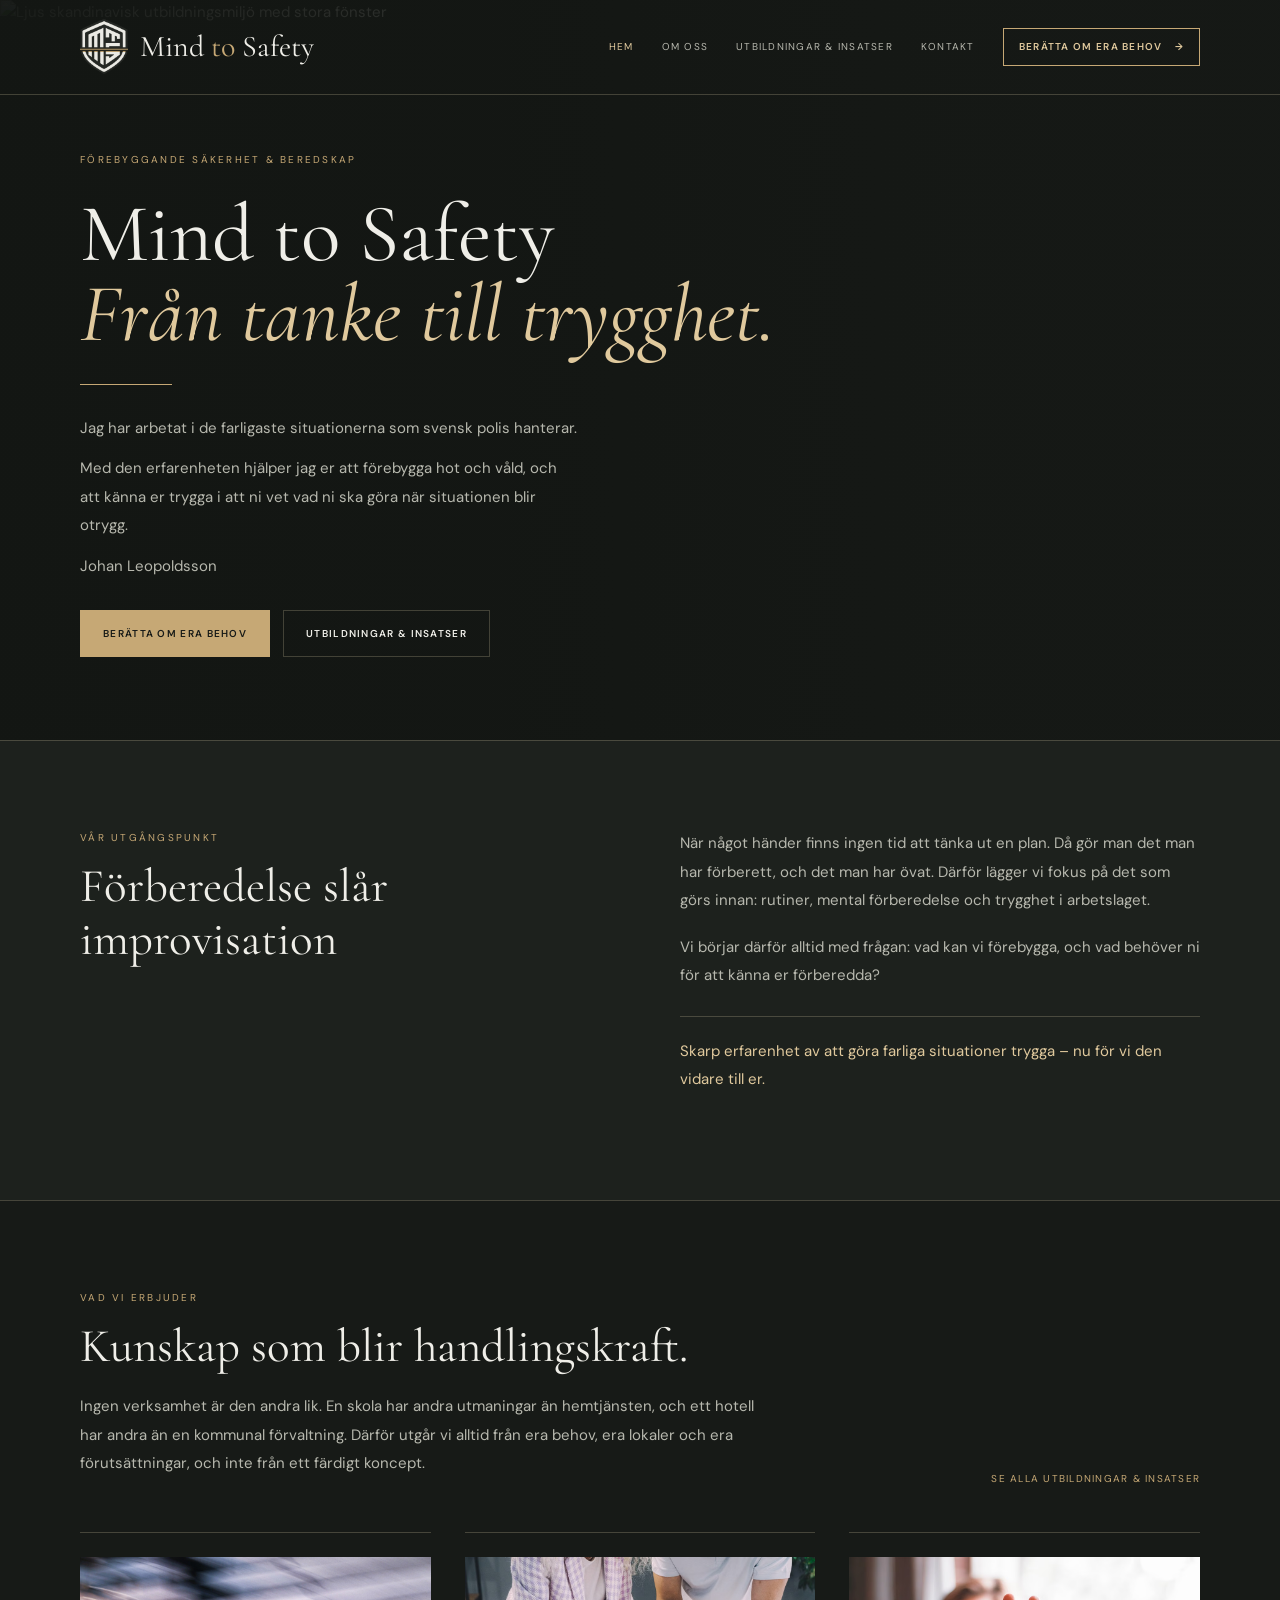
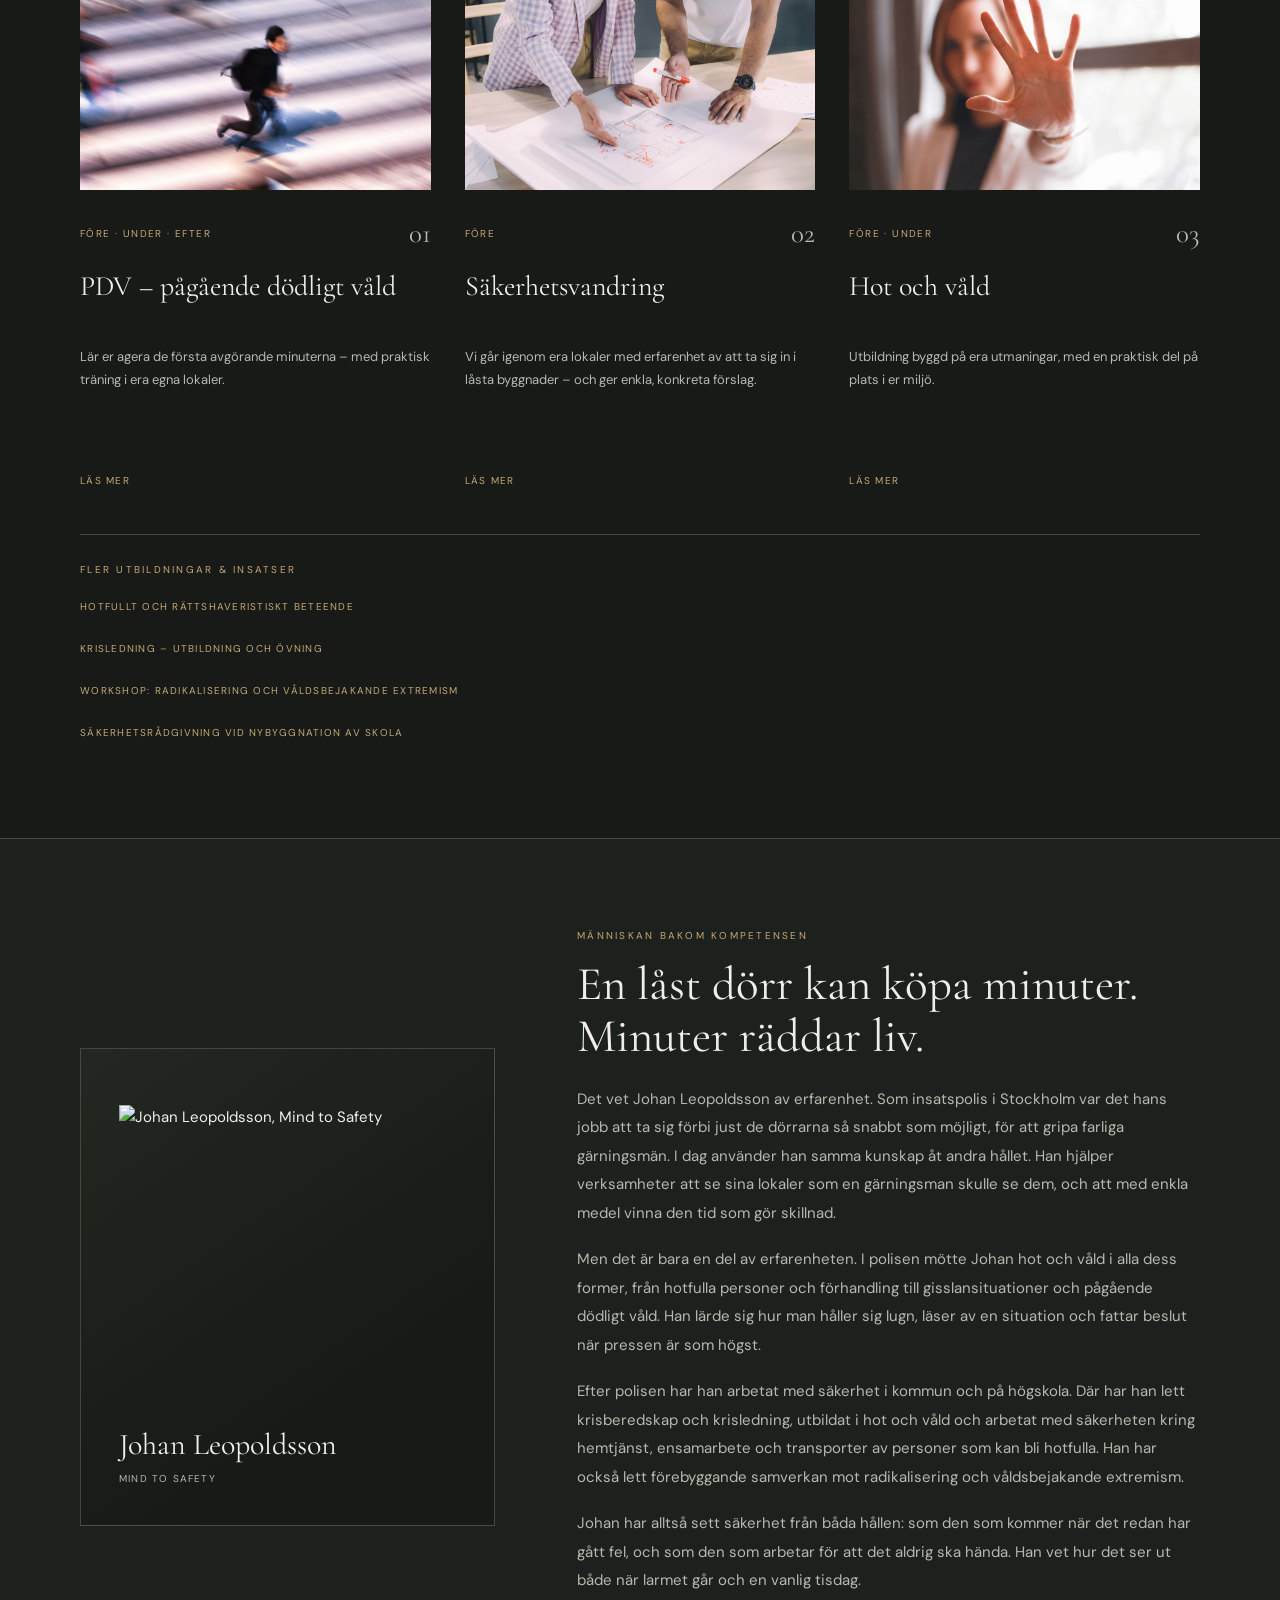
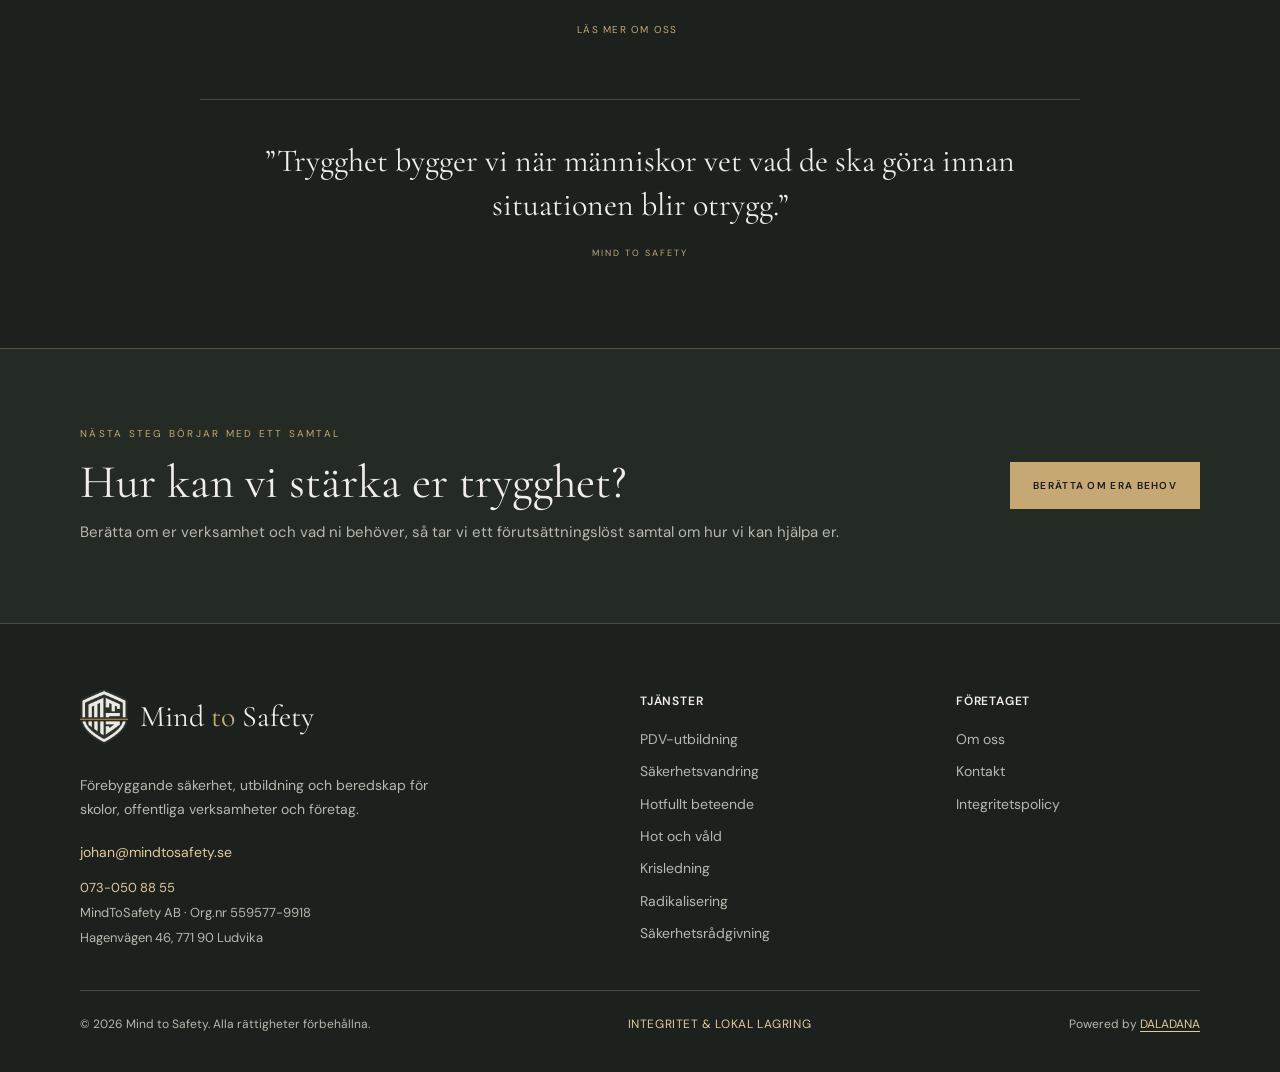
==== commit d746ea6d: "Improve SEO metadata and add DALADANA footer credit" ====
--- a/index.html
+++ b/index.html
@@ -3,39 +3,87 @@
   <head>
     <meta charset="utf-8">
     <meta name="viewport" content="width=device-width, initial-scale=1">
-    <title>Mind to Safety | Förebyggande säkerhet och trygghet</title>
-    <meta name="description" content="Mind to Safety hjälper skolor, offentliga verksamheter och företag att förebygga hot och våld genom anpassad utbildning, rådgivning och praktisk träning.">
+    <title>PDV-utbildning, hot och våld &amp; säkerhet | Mind to Safety</title>
+    <meta name="description" content="Utbildning i PDV, hot och våld, krisledning och förebyggande säkerhet. Johan Leopoldsson anpassar utbildningen efter er verksamhet och era lokaler.">
+    <meta name="robots" content="index, follow, max-image-preview:large">
     <link rel="canonical" href="https://mindtosafety.se/">
     <meta property="og:type" content="website">
     <meta property="og:locale" content="sv_SE">
     <meta property="og:site_name" content="Mind to Safety">
-    <meta property="og:title" content="Mind to Safety | Förebyggande säkerhet och trygghet">
-    <meta property="og:description" content="Kunskap, mental förberedelse och praktisk träning för tryggare verksamheter.">
+    <meta property="og:title" content="PDV-utbildning, hot och våld &amp; säkerhet | Mind to Safety">
+    <meta property="og:description" content="Utbildning i PDV, hot och våld, krisledning och förebyggande säkerhet. Johan Leopoldsson anpassar utbildningen efter er verksamhet och era lokaler.">
     <meta property="og:url" content="https://mindtosafety.se/">
     <meta property="og:image" content="https://mindtosafety.se/assets/campus.jpg">
     <meta property="og:image:width" content="1920">
     <meta property="og:image:height" content="1024">
     <meta property="og:image:alt" content="Ljus skandinavisk utbildningsmiljö med stora fönster">
     <meta name="twitter:card" content="summary_large_image">
+    <meta name="twitter:title" content="PDV-utbildning, hot och våld &amp; säkerhet | Mind to Safety">
+    <meta name="twitter:description" content="Utbildning i PDV, hot och våld, krisledning och förebyggande säkerhet. Johan Leopoldsson anpassar utbildningen efter er verksamhet och era lokaler.">
+    <meta name="twitter:image" content="https://mindtosafety.se/assets/campus.jpg">
+    <meta name="twitter:image:alt" content="Ljus skandinavisk utbildningsmiljö med stora fönster">
     <meta name="theme-color" content="#171a17">
     <script type="application/ld+json">
       {
         "@context": "https://schema.org",
-        "@type": "Organization",
-        "name": "Mind to Safety",
-        "url": "https://mindtosafety.se/",
-        "email": "johan@mindtosafety.se",
-        "description": "Förebyggande säkerhet och beredskap för skolor, offentliga verksamheter och företag.",
-        "founder": {
-          "@type": "Person",
-          "name": "Johan Leopoldsson"
-        }
+        "@graph": [
+          {
+            "@type": "Organization",
+            "@id": "https://mindtosafety.se/#organization",
+            "name": "Mind to Safety",
+            "legalName": "MindToSafety AB",
+            "url": "https://mindtosafety.se/",
+            "email": "johan@mindtosafety.se",
+            "telephone": "+46730508855",
+            "description": "Förebyggande säkerhet, utbildning och beredskap för skolor, offentliga verksamheter och företag.",
+            "logo": {
+              "@type": "ImageObject",
+              "url": "https://mindtosafety.se/assets/Logo.jpg",
+              "width": 2172,
+              "height": 724
+            },
+            "address": {
+              "@type": "PostalAddress",
+              "streetAddress": "Hagenvägen 46",
+              "postalCode": "771 90",
+              "addressLocality": "Ludvika",
+              "addressCountry": "SE"
+            }
+          },
+          {
+            "@type": "WebSite",
+            "@id": "https://mindtosafety.se/#website",
+            "url": "https://mindtosafety.se/",
+            "name": "Mind to Safety",
+            "inLanguage": "sv-SE",
+            "publisher": {
+              "@id": "https://mindtosafety.se/#organization"
+            }
+          },
+          {
+            "@type": "WebPage",
+            "@id": "https://mindtosafety.se/#webpage",
+            "url": "https://mindtosafety.se/",
+            "name": "PDV-utbildning, hot och våld & säkerhet | Mind to Safety",
+            "description": "Utbildning i PDV, hot och våld, krisledning och förebyggande säkerhet. Johan Leopoldsson anpassar utbildningen efter er verksamhet och era lokaler.",
+            "inLanguage": "sv-SE",
+            "isPartOf": {
+              "@id": "https://mindtosafety.se/#website"
+            },
+            "publisher": {
+              "@id": "https://mindtosafety.se/#organization"
+            },
+            "about": {
+              "@id": "https://mindtosafety.se/#organization"
+            }
+          }
+        ]
       }
     </script>
     <link rel="icon" href="./assets/favicon.svg" type="image/svg+xml">
     <link rel="preconnect" href="https://fonts.googleapis.com">
     <link rel="preconnect" href="https://fonts.gstatic.com" crossorigin>
-    <link href="https://fonts.googleapis.com/css2?family=Cormorant+Garamond:ital,wght@0,400;0,500;0,600;1,400&family=DM+Sans:wght@400;500;600&display=swap" rel="stylesheet">
+    <link href="https://fonts.googleapis.com/css2?family=Cormorant+Garamond:ital,wght@0,400;0,500;0,600;1,400&amp;family=DM+Sans:wght@400;500;600&amp;display=swap" rel="stylesheet">
     <link rel="stylesheet" href="./styles.css">
   </head>
   <body>
@@ -72,8 +120,8 @@
         <div class="section-heading"><div><p class="eyebrow">Vad vi erbjuder</p><h2 class="section-title" id="services-heading">Kunskap som blir handlingskraft.</h2><div class="body-copy section-intro"><p>Ingen verksamhet är den andra lik. En skola har andra utmaningar än hemtjänsten, och ett hotell har andra än en kommunal förvaltning. Därför utgår vi alltid från era behov, era lokaler och era förutsättningar, och inte från ett färdigt koncept.</p></div></div><a class="text-link" href="./tjanster/index.html">Se alla utbildningar &amp; insatser</a></div>
         <div class="services-grid">
           <article class="service-item"><img class="service-image" src="./assets/pdv-training.jpg" alt="Person som springer i en trappa, fotograferad med rörelseoskärpa" width="3867" height="5801" loading="lazy"><div class="service-top"><span class="service-symbol">FÖRE · UNDER · EFTER</span><span class="service-number">01</span></div><h3>PDV – pågående dödligt våld</h3><p>Lär er agera de första avgörande minuterna – med praktisk träning i era egna lokaler.</p><a class="text-link" href="./tjanster/index.html#pdv">Läs mer</a></article>
-          <article class="service-item"><img class="service-image" src="./assets/safety-analysis.jpg" alt="Genomgång av en planritning vid en säkerhetsvandring" width="1024" height="688" loading="lazy"><div class="service-top"><span class="service-symbol">FÖRE</span><span class="service-number">02</span></div><h3>Säkerhetsvandring</h3><p>Vi går igenom era lokaler med erfarenhet av att ta sig in i låsta byggnader – och ger enkla, konkreta förslag.</p><a class="text-link" href="./tjanster/index.html#sakerhetsvandring">Läs mer</a></article>
-          <article class="service-item"><img class="service-image" src="./assets/Hot och våld.jpg" alt="Utbildning i hantering av hot och våld" width="1536" height="1024" loading="lazy"><div class="service-top"><span class="service-symbol">FÖRE · UNDER</span><span class="service-number">03</span></div><h3>Hot och våld</h3><p>Utbildning byggd på era utmaningar, med en praktisk del på plats i er miljö.</p><a class="text-link" href="./tjanster/index.html#hot-och-vald">Läs mer</a></article>
+          <article class="service-item"><img class="service-image" src="./assets/safety-analysis.jpg" alt="Genomgång av en planritning vid en säkerhetsvandring" width="1125" height="750" loading="lazy"><div class="service-top"><span class="service-symbol">FÖRE</span><span class="service-number">02</span></div><h3>Säkerhetsvandring</h3><p>Vi går igenom era lokaler med erfarenhet av att ta sig in i låsta byggnader – och ger enkla, konkreta förslag.</p><a class="text-link" href="./tjanster/index.html#sakerhetsvandring">Läs mer</a></article>
+          <article class="service-item"><img class="service-image" src="./assets/Hot och våld.jpg" alt="Utbildning i hantering av hot och våld" width="1125" height="750" loading="lazy"><div class="service-top"><span class="service-symbol">FÖRE · UNDER</span><span class="service-number">03</span></div><h3>Hot och våld</h3><p>Utbildning byggd på era utmaningar, med en praktisk del på plats i er miljö.</p><a class="text-link" href="./tjanster/index.html#hot-och-vald">Läs mer</a></article>
         </div>
         <nav class="additional-services" aria-label="Fler utbildningar och insatser"><p class="eyebrow">Fler utbildningar &amp; insatser</p><ul><li><a class="text-link" href="./tjanster/index.html#bemotande">Hotfullt och rättshaveristiskt beteende</a></li><li><a class="text-link" href="./tjanster/index.html#krisledning">Krisledning – utbildning och övning</a></li><li><a class="text-link" href="./tjanster/index.html#radikalisering">Workshop: radikalisering och våldsbejakande extremism</a></li><li><a class="text-link" href="./tjanster/index.html#nybyggnation">Säkerhetsrådgivning vid nybyggnation av skola</a></li></ul></nav>
       </div></section>
@@ -85,7 +133,7 @@
 
       <section class="contact-band"><div class="site-width contact-inner"><div><p class="eyebrow">Nästa steg börjar med ett samtal</p><h2 class="section-title">Hur kan vi stärka er trygghet?</h2><p class="body-copy">Berätta om er verksamhet och vad ni behöver, så tar vi ett förutsättningslöst samtal om hur vi kan hjälpa er.</p></div><a class="button button-gold" href="./kontakt/index.html">Berätta om era behov</a></div></section>
     </main>
-    <footer class="site-footer"><div class="site-width"><div class="footer-inner"><div class="footer-about"><a class="brand brand-with-logo" href="./index.html" aria-label="Mind to Safety, startsida"><span class="brand-emblem" aria-hidden="true"></span><span class="brand-wordmark" aria-hidden="true">Mind <span>to</span> Safety</span></a><p class="body-copy">Förebyggande säkerhet, utbildning och beredskap för skolor, offentliga verksamheter och företag.</p><a class="footer-email" href="mailto:johan@mindtosafety.se">johan@mindtosafety.se</a><div class="footer-contact"><a href="tel:+46730508855">073-050 88 55</a><span>MindToSafety AB · Org.nr 559577-9918</span><span>Hagenvägen 46, 771 90 Ludvika</span></div></div><div><h2 class="footer-heading">Tjänster</h2><ul class="footer-links"><li><a href="./tjanster/index.html#pdv">PDV-utbildning</a></li><li><a href="./tjanster/index.html#sakerhetsvandring">Säkerhetsvandring</a></li><li><a href="./tjanster/index.html#bemotande">Hotfullt beteende</a></li><li><a href="./tjanster/index.html#hot-och-vald">Hot och våld</a></li><li><a href="./tjanster/index.html#krisledning">Krisledning</a></li><li><a href="./tjanster/index.html#radikalisering">Radikalisering</a></li><li><a href="./tjanster/index.html#nybyggnation">Säkerhetsrådgivning</a></li></ul></div><div><h2 class="footer-heading">Företaget</h2><ul class="footer-links"><li><a href="./om-oss/index.html">Om oss</a></li><li><a href="./kontakt/index.html">Kontakt</a></li><li><a href="./integritet/index.html">Integritetspolicy</a></li></ul></div></div><div class="footer-bottom"><span class="footer-note">© 2026 Mind to Safety. Alla rättigheter förbehållna.</span><a class="footer-legal" href="./integritet/index.html">Integritet &amp; lokal lagring</a></div></div></footer>
+    <footer class="site-footer"><div class="site-width"><div class="footer-inner"><div class="footer-about"><a class="brand brand-with-logo" href="./index.html" aria-label="Mind to Safety, startsida"><span class="brand-emblem" aria-hidden="true"></span><span class="brand-wordmark" aria-hidden="true">Mind <span>to</span> Safety</span></a><p class="body-copy">Förebyggande säkerhet, utbildning och beredskap för skolor, offentliga verksamheter och företag.</p><a class="footer-email" href="mailto:johan@mindtosafety.se">johan@mindtosafety.se</a><div class="footer-contact"><a href="tel:+46730508855">073-050 88 55</a><span>MindToSafety AB · Org.nr 559577-9918</span><span>Hagenvägen 46, 771 90 Ludvika</span></div></div><div><h2 class="footer-heading">Tjänster</h2><ul class="footer-links"><li><a href="./tjanster/index.html#pdv">PDV-utbildning</a></li><li><a href="./tjanster/index.html#sakerhetsvandring">Säkerhetsvandring</a></li><li><a href="./tjanster/index.html#bemotande">Hotfullt beteende</a></li><li><a href="./tjanster/index.html#hot-och-vald">Hot och våld</a></li><li><a href="./tjanster/index.html#krisledning">Krisledning</a></li><li><a href="./tjanster/index.html#radikalisering">Radikalisering</a></li><li><a href="./tjanster/index.html#nybyggnation">Säkerhetsrådgivning</a></li></ul></div><div><h2 class="footer-heading">Företaget</h2><ul class="footer-links"><li><a href="./om-oss/index.html">Om oss</a></li><li><a href="./kontakt/index.html">Kontakt</a></li><li><a href="./integritet/index.html">Integritetspolicy</a></li></ul></div></div><div class="footer-bottom"><span class="footer-note">© 2026 Mind to Safety. Alla rättigheter förbehållna.</span><a class="footer-legal" href="./integritet/index.html">Integritet &amp; lokal lagring</a><span class="footer-credit">Powered by <a href="https://daladana.se/" rel="external">DALADANA</a></span></div></div></footer>
     <script src="./scripts/site.js" defer></script>
   </body>
 </html>
--- a/styles.css
+++ b/styles.css
@@ -112,9 +112,12 @@
 .footer-links { display: grid; gap: 10px; margin: 0; padding: 0; color: var(--muted); font-size: 14px; list-style: none; }
 .footer-links a { transition: color 180ms ease; }
 .footer-links a:hover { color: var(--gold-light); }
-.footer-bottom { display: flex; align-items: center; justify-content: space-between; gap: 24px; margin-top: 42px; padding-top: 24px; border-top: 1px solid var(--line); }
+.footer-bottom { display: flex; flex-wrap: wrap; align-items: center; justify-content: space-between; gap: 14px 24px; margin-top: 42px; padding-top: 24px; border-top: 1px solid var(--line); }
 .footer-note { color: var(--muted); font-size: 12px; }
 .footer-legal { color: var(--gold-light); font-size: 12px; letter-spacing: .6px; text-transform: uppercase; }
+.footer-credit { color: var(--muted); font-size: 12px; white-space: nowrap; }
+.footer-credit a { color: var(--gold-light); text-decoration: underline; text-underline-offset: 3px; }
+.footer-credit a:hover { color: var(--text); }
 .page-top { padding: 165px 0 62px; border-bottom: 1px solid var(--line); }
 .page-top h1 { max-width: 850px; margin: 17px 0 14px; font-size: 68px; line-height: 1.04; }
 .page-top .body-copy { max-width: 660px; margin-bottom: 0; }
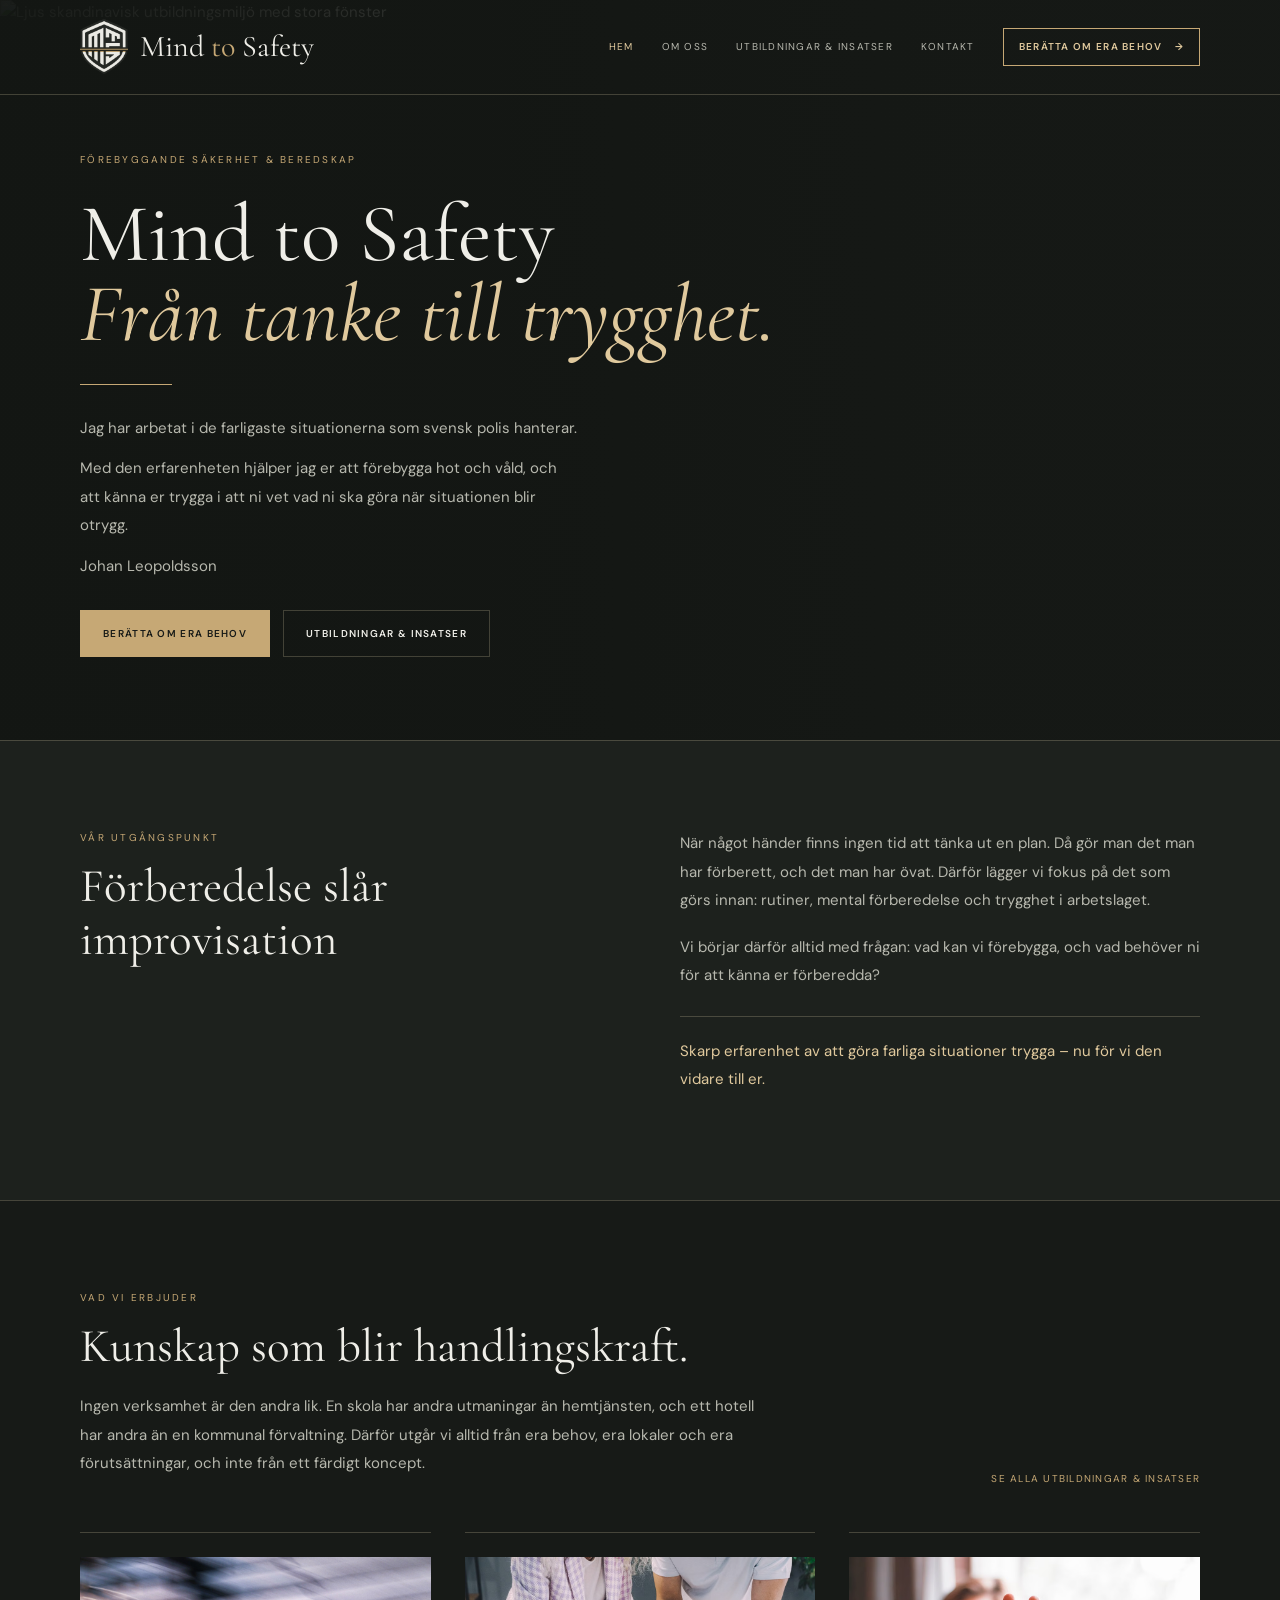
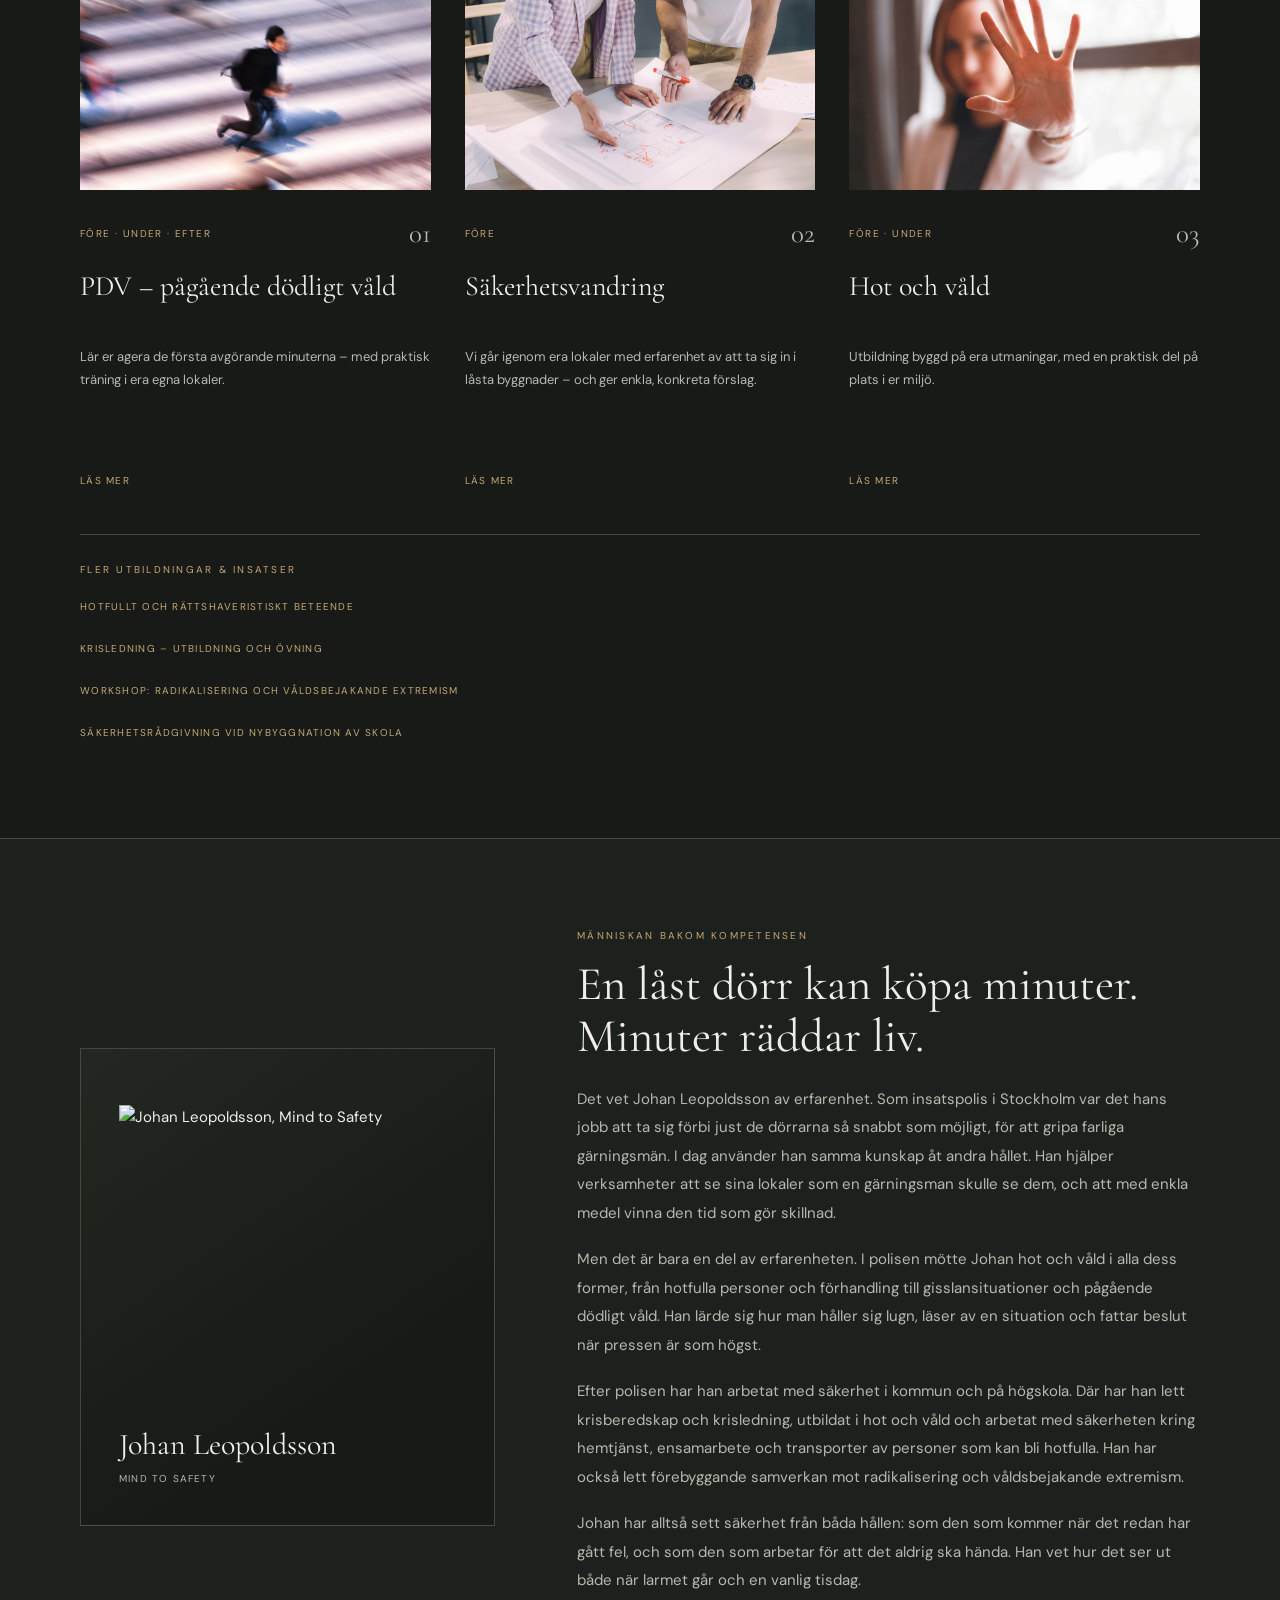
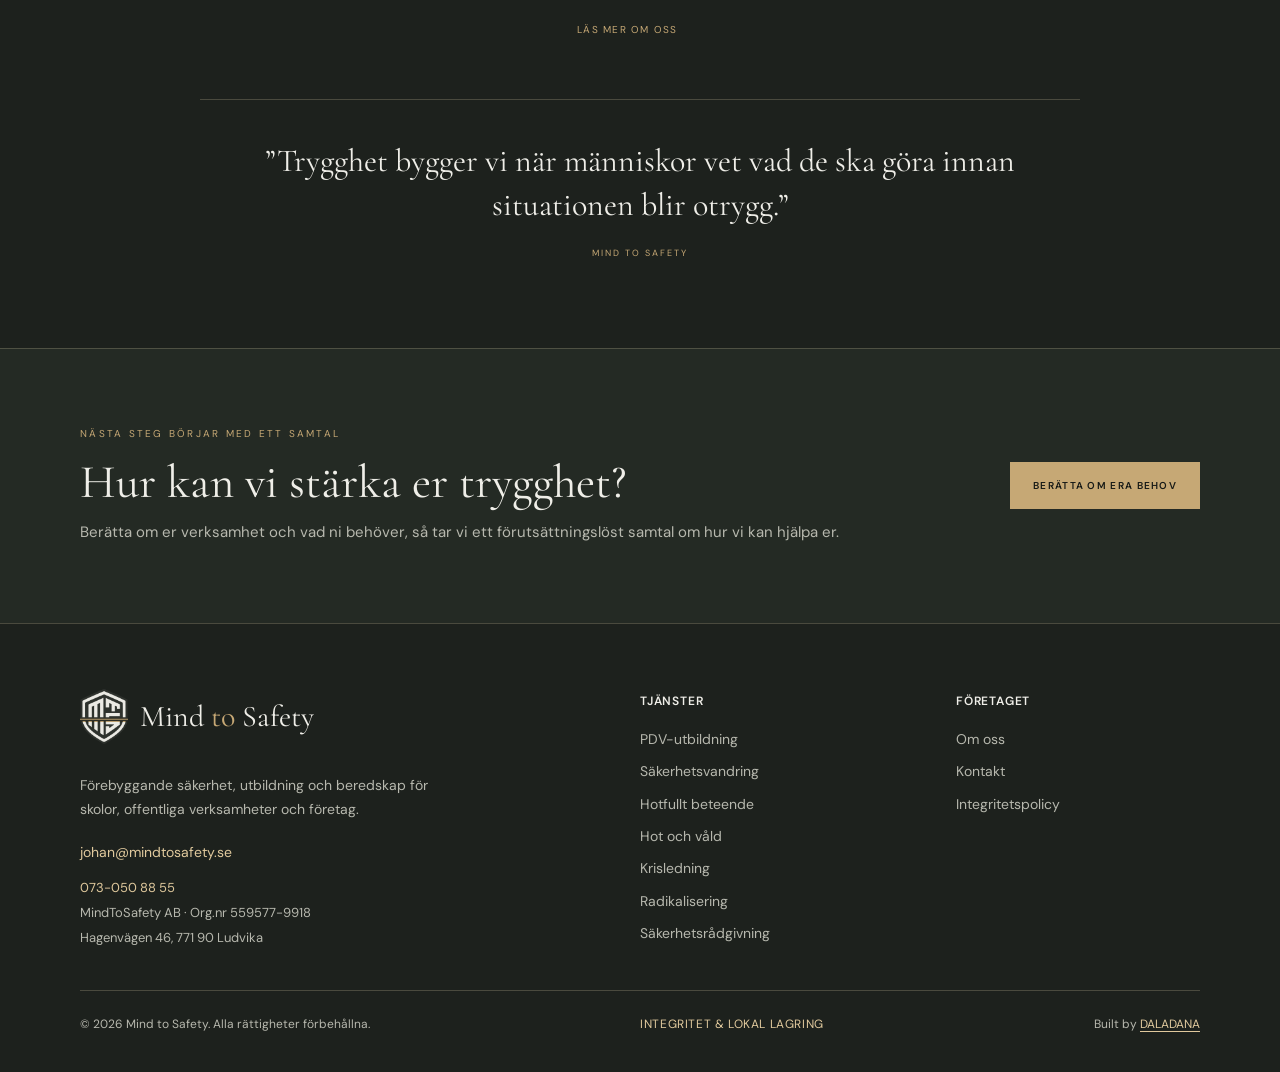
==== commit d2794c5f: "Use Built by DALADANA credit and open link in new tab" ====
--- a/index.html
+++ b/index.html
@@ -133,7 +133,7 @@
 
       <section class="contact-band"><div class="site-width contact-inner"><div><p class="eyebrow">Nästa steg börjar med ett samtal</p><h2 class="section-title">Hur kan vi stärka er trygghet?</h2><p class="body-copy">Berätta om er verksamhet och vad ni behöver, så tar vi ett förutsättningslöst samtal om hur vi kan hjälpa er.</p></div><a class="button button-gold" href="./kontakt/index.html">Berätta om era behov</a></div></section>
     </main>
-    <footer class="site-footer"><div class="site-width"><div class="footer-inner"><div class="footer-about"><a class="brand brand-with-logo" href="./index.html" aria-label="Mind to Safety, startsida"><span class="brand-emblem" aria-hidden="true"></span><span class="brand-wordmark" aria-hidden="true">Mind <span>to</span> Safety</span></a><p class="body-copy">Förebyggande säkerhet, utbildning och beredskap för skolor, offentliga verksamheter och företag.</p><a class="footer-email" href="mailto:johan@mindtosafety.se">johan@mindtosafety.se</a><div class="footer-contact"><a href="tel:+46730508855">073-050 88 55</a><span>MindToSafety AB · Org.nr 559577-9918</span><span>Hagenvägen 46, 771 90 Ludvika</span></div></div><div><h2 class="footer-heading">Tjänster</h2><ul class="footer-links"><li><a href="./tjanster/index.html#pdv">PDV-utbildning</a></li><li><a href="./tjanster/index.html#sakerhetsvandring">Säkerhetsvandring</a></li><li><a href="./tjanster/index.html#bemotande">Hotfullt beteende</a></li><li><a href="./tjanster/index.html#hot-och-vald">Hot och våld</a></li><li><a href="./tjanster/index.html#krisledning">Krisledning</a></li><li><a href="./tjanster/index.html#radikalisering">Radikalisering</a></li><li><a href="./tjanster/index.html#nybyggnation">Säkerhetsrådgivning</a></li></ul></div><div><h2 class="footer-heading">Företaget</h2><ul class="footer-links"><li><a href="./om-oss/index.html">Om oss</a></li><li><a href="./kontakt/index.html">Kontakt</a></li><li><a href="./integritet/index.html">Integritetspolicy</a></li></ul></div></div><div class="footer-bottom"><span class="footer-note">© 2026 Mind to Safety. Alla rättigheter förbehållna.</span><a class="footer-legal" href="./integritet/index.html">Integritet &amp; lokal lagring</a><span class="footer-credit">Powered by <a href="https://daladana.se/" rel="external">DALADANA</a></span></div></div></footer>
+    <footer class="site-footer"><div class="site-width"><div class="footer-inner"><div class="footer-about"><a class="brand brand-with-logo" href="./index.html" aria-label="Mind to Safety, startsida"><span class="brand-emblem" aria-hidden="true"></span><span class="brand-wordmark" aria-hidden="true">Mind <span>to</span> Safety</span></a><p class="body-copy">Förebyggande säkerhet, utbildning och beredskap för skolor, offentliga verksamheter och företag.</p><a class="footer-email" href="mailto:johan@mindtosafety.se">johan@mindtosafety.se</a><div class="footer-contact"><a href="tel:+46730508855">073-050 88 55</a><span>MindToSafety AB · Org.nr 559577-9918</span><span>Hagenvägen 46, 771 90 Ludvika</span></div></div><div><h2 class="footer-heading">Tjänster</h2><ul class="footer-links"><li><a href="./tjanster/index.html#pdv">PDV-utbildning</a></li><li><a href="./tjanster/index.html#sakerhetsvandring">Säkerhetsvandring</a></li><li><a href="./tjanster/index.html#bemotande">Hotfullt beteende</a></li><li><a href="./tjanster/index.html#hot-och-vald">Hot och våld</a></li><li><a href="./tjanster/index.html#krisledning">Krisledning</a></li><li><a href="./tjanster/index.html#radikalisering">Radikalisering</a></li><li><a href="./tjanster/index.html#nybyggnation">Säkerhetsrådgivning</a></li></ul></div><div><h2 class="footer-heading">Företaget</h2><ul class="footer-links"><li><a href="./om-oss/index.html">Om oss</a></li><li><a href="./kontakt/index.html">Kontakt</a></li><li><a href="./integritet/index.html">Integritetspolicy</a></li></ul></div></div><div class="footer-bottom"><span class="footer-note">© 2026 Mind to Safety. Alla rättigheter förbehållna.</span><a class="footer-legal" href="./integritet/index.html">Integritet &amp; lokal lagring</a><span class="footer-credit">Built by <a href="https://daladana.se/" target="_blank" rel="external noopener" aria-label="DALADANA (öppnas i ny flik)">DALADANA</a></span></div></div></footer>
     <script src="./scripts/site.js" defer></script>
   </body>
 </html>
